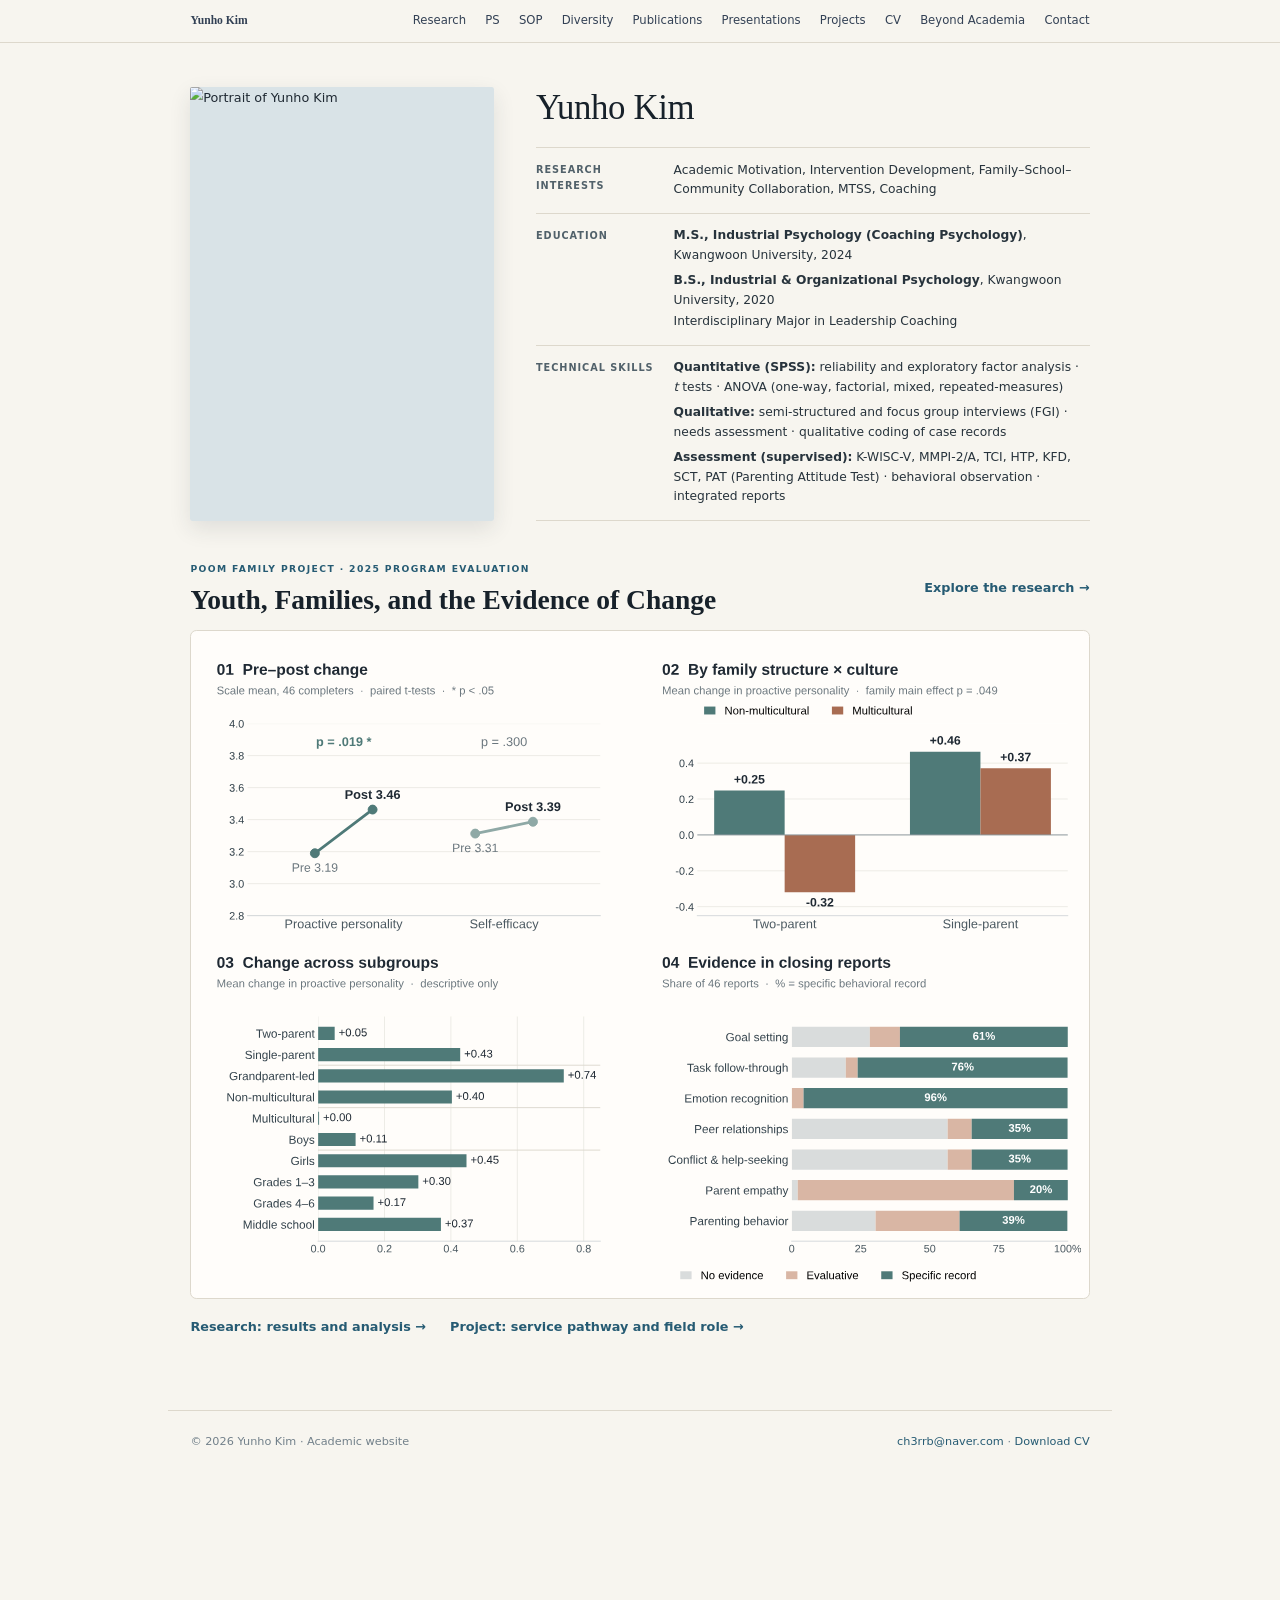
==== index.html @ e4763728 "Rename 2022 coaching project to Proactivity Coaching; refresh CV PDF Co-Authored-By: Claude Opus 5.5" ====
<!doctype html><html lang="en"><head><meta charset="utf-8"><meta name="viewport" content="width=device-width,initial-scale=1"><title>Home | Yunho Kim</title><meta name="description" content="Academic website of Yunho Kim: school mental health, MTSS, motivation and behavior change, youth mental health, and coaching psychology."><link rel="stylesheet" href="styles.css?v=zoom80-20261008">  <script src="analytics.js" defer></script><meta property="og:type" content="website"><meta property="og:site_name" content="Yunho Kim"><meta property="og:title" content="Yunho Kim | Academic Portfolio"><meta property="og:description" content="Academic website of Yunho Kim: school mental health, MTSS, motivation and behavior change, youth mental health, and coaching psychology."><meta property="og:url" content="https://yunhokim-coder.github.io/yuns-personal-website/"><meta property="og:image" content="https://yunhokim-coder.github.io/yuns-personal-website/og-profile.jpg"><meta property="og:image:width" content="1200"><meta property="og:image:height" content="630"><meta property="og:image:alt" content="Portrait of Yunho Kim"><meta name="twitter:card" content="summary_large_image"><meta name="twitter:image" content="https://yunhokim-coder.github.io/yuns-personal-website/og-profile.jpg"><link rel="stylesheet" href="poom-evaluation.css?v=20261029-home-figure"></head><body class="page-home"><header class="site-header"><nav class="nav"><a class="brand" href="index.html">Yunho Kim</a>
<a href="research.html">Research</a>
<a href="ps.html">PS</a>
<a href="sop.html">SOP</a>
<a href="diversity.html">Diversity</a>
<a href="publications.html">Publications</a>
<a href="presentations.html">Presentations</a>
<a href="projects.html">Projects</a>
<a href="cv.html">CV</a>
<a href="beyond.html">Beyond Academia</a>
<a href="contact.html">Contact</a></nav></header><main><section class="hero hero--rows">
<div class="portrait-column"><img class="portrait" src="profile.jpg" alt="Portrait of Yunho Kim"></div>
<div class="hero-copy"><h1>Yunho Kim</h1>
<dl class="hero-rows">
<div class="hero-row"><dt>Research Interests</dt><dd>Academic Motivation, Intervention Development, Family–School–Community Collaboration, MTSS, Coaching</dd></div>
<div class="hero-row"><dt>Education</dt><dd><p><strong>M.S., Industrial Psychology (Coaching Psychology)</strong>, Kwangwoon University, 2024</p><p><strong>B.S., Industrial &amp; Organizational Psychology</strong>, Kwangwoon University, 2020<span class="hero-major">Interdisciplinary Major in Leadership Coaching</span></p></dd></div>
<div class="hero-row"><dt>Technical Skills</dt><dd><p><strong>Quantitative (SPSS):</strong> reliability and exploratory factor analysis · <em>t</em>&nbsp;tests · ANOVA (one-way, factorial, mixed, repeated-measures)</p><p><strong>Qualitative:</strong> semi-structured and focus group interviews (FGI) · needs assessment · qualitative coding of case records</p><p><strong>Assessment (supervised):</strong> K-WISC-V, MMPI-2/A, TCI, HTP, KFD, SCT, PAT (Parenting Attitude Test) · behavioral observation · integrated reports</p></dd></div>
</dl>
</div></section>
<section class="home-game hp home-poom" aria-labelledby="home-poom-title"><div class="home-game-head"><div><span class="poom-number">Poom Family Project · 2025 program evaluation</span><h2 id="home-poom-title">Youth, Families, and the Evidence of Change</h2></div><a class="home-game-more" href="research.html#poom-evaluation">Explore the research →</a></div><a class="pf-home-figure" href="research.html#poom-evaluation"><img src="poom-charts/home-results.svg?v=20261029b" alt="Four charts from the 2025 Poom Family evaluation. 01: proactive personality rose from 3.19 to 3.46 (p = .019); self-efficacy 3.31 to 3.39, not significant. 02: mean change by family structure and culture: two-parent non-multicultural +0.25, multicultural −0.32; single-parent +0.46 and +0.37; family main effect p = .049. 03: descriptive subgroup changes. 04: share of 46 closing reports with specific behavioral records, highest for emotion recognition (96%)." width="1300" height="960" loading="lazy"></a><div class="hp-desc"><div class="pf-home-links"><a class="overview-more" href="research.html#poom-evaluation">Research: results and analysis →</a><a class="overview-more" href="projects.html#poom-family">Project: service pathway and field role →</a></div></div></section>
</main><footer><span>© 2026 Yunho Kim · Academic website</span><span><a href="mailto:ch3rrb@naver.com">ch3rrb@naver.com</a> · <a href="Yunho_Kim_CV.pdf?v=20261103c" download="Yunho_Kim_CV.pdf">Download CV</a></span></footer></body></html>
---- styles.css ----
:root{
  --ink:#1f2933;--muted:#64748b;--paper:#f7f5ef;--card:#fffdfa;--line:#ddd8cc;
  --accent:#265b73;--accent2:#7aa6b8;--serif:Georgia,"Times New Roman",serif;
  --sans:Inter,system-ui,-apple-system,BlinkMacSystemFont,"Segoe UI",sans-serif;
}
*{box-sizing:border-box} html{scroll-behavior:smooth}
body{margin:0;background:var(--paper);color:var(--ink);font-family:var(--sans);line-height:1.65}
a{color:var(--accent);text-decoration:none} a:hover{text-decoration:underline}
.site-header{position:sticky;top:0;z-index:20;background:rgba(247,245,239,.95);backdrop-filter:blur(10px);border-bottom:1px solid var(--line)}
.nav{max-width:1180px;margin:auto;padding:14px 28px;display:flex;align-items:center;gap:24px}
.brand{font-family:var(--serif);font-weight:700;font-size:1.22rem;color:var(--ink);margin-right:auto}
.nav a{font-size:.91rem;color:#334155}.nav a.active{color:var(--accent);font-weight:700}
main{max-width:1180px;margin:auto;padding:56px 28px 90px}
.hero{display:grid;grid-template-columns:minmax(220px,30%) 1fr;gap:48px;align-items:start}
.portrait{width:100%;max-width:300px;height:auto;object-fit:contain;border-radius:3px;box-shadow:0 10px 28px rgba(33,44,55,.11);background:#d9e3e7}
.eyebrow{font-size:.78rem;letter-spacing:.14em;text-transform:uppercase;color:var(--accent);font-weight:800;margin-bottom:8px}
h1,h2,h3{font-family:var(--serif);line-height:1.2;color:#17212a}
h1{font-size:clamp(2.55rem,5vw,4.45rem);margin:0 0 8px;font-weight:500}
.subtitle{font-size:1.06rem;color:#4b5f69;margin-bottom:32px}
.meta-grid{display:grid;grid-template-columns:1fr 1fr;gap:22px 34px}
.meta h3{font-size:.84rem;font-family:var(--sans);text-transform:uppercase;letter-spacing:.08em;margin:0 0 8px;color:#51616a}
.meta p{margin:0;font-size:.98rem}
.section{margin-top:72px}.section-title{font-size:2rem;margin-bottom:24px;border-bottom:1px solid var(--line);padding-bottom:10px}
.cards{display:grid;grid-template-columns:repeat(3,1fr);gap:18px}.card{background:var(--card);border:1px solid var(--line);padding:24px;border-radius:6px;min-height:420px;display:flex;flex-direction:column;overflow:hidden}.card-media{position:relative;height:151px;margin:-24px -24px 22px;overflow:hidden;background:#e7e5df;border-bottom:1px solid var(--line)}.card-media img{display:block;width:100%;height:100%;object-fit:cover;transition:transform .35s ease}.card:hover .card-media img{transform:scale(1.035)}.card-media--grit img{object-position:center 46%}.card-media--poom img{object-position:center 52%}.card-media--petloss img{object-position:center 22%}.card-media figcaption{position:absolute;left:11px;bottom:10px;padding:4px 8px;background:rgba(20,33,42,.78);color:#fff;font:700 .69rem/1.2 var(--sans);letter-spacing:.04em}.card-media figcaption em{font-family:var(--serif);font-weight:400}.card h3{font-size:1.25rem;margin-top:7px}.card p{color:#52606a}.card>a{margin-top:auto;align-self:flex-start}.tag{font-size:.76rem;letter-spacing:.06em;text-transform:uppercase;color:var(--accent);font-weight:800}
.actions{display:flex;gap:12px;flex-wrap:wrap;margin-top:28px}.btn{display:inline-block;padding:10px 15px;border:1px solid var(--accent);border-radius:4px;font-weight:700}.btn.primary{background:var(--accent);color:white}
.page-head{max-width:800px;margin-bottom:44px}.page-head h1{font-size:3.3rem}.lead{font-size:1.08rem;color:#53636c}
.item{padding:22px 0;border-bottom:1px solid var(--line)}.item h2{font-size:1.45rem;margin:0 0 6px}.item h3{margin-bottom:6px}.small{font-size:.9rem;color:var(--muted)}
.prose{max-width:820px;font-family:var(--serif);font-size:1.08rem}.prose p{margin:0 0 1.25em}
.placeholder{padding:28px;background:#f1eee5;border-left:4px solid var(--accent2);color:#596872}
footer{max-width:1180px;margin:auto;padding:28px;border-top:1px solid var(--line);color:#72808a;font-size:.88rem}
@media(max-width:900px){.nav{overflow:auto}.hero{grid-template-columns:1fr}.portrait{max-width:330px}.meta-grid{grid-template-columns:1fr}.cards{grid-template-columns:1fr}}

/* Full CV: preserve the source document's hierarchy and make long entries readable. */
.cv-head{max-width:920px;margin-bottom:38px}.cv-contact{color:#52616a;line-height:1.9;overflow-wrap:anywhere}
.cv-document{max-width:920px}.cv-section{padding:28px 0;border-top:1px solid var(--line)}
.cv-section h2{font-size:1.55rem;margin:0 0 22px}.cv-entry{display:flex;align-items:baseline;justify-content:space-between;gap:20px;margin:23px 0 6px}
.cv-entry h3{font:inherit;font-size:1.04rem;font-weight:500;margin:0;line-height:1.45}.cv-entry h3 strong{font-weight:700}
.cv-date{font-size:.9rem;color:var(--muted);white-space:nowrap;flex:none}
.cv-detail,.cv-note,.cv-context{margin:5px 0 13px;line-height:1.7}.cv-note{margin:14px 0}.cv-context{font-size:.92rem;color:#566875}
.cv-bullet{margin:5px 0 7px 18px;position:relative;line-height:1.65}.cv-bullet::before{content:"•";position:absolute;left:-18px;color:var(--accent)}

/* Personal statement: a photo-led magazine narrative with uncropped source images. */
.ps-article{max-width:1120px;margin:0 auto;font-family:var(--serif);font-size:1.16rem;line-height:1.82;color:#27333c}
.ps-head{max-width:810px;margin:0 0 58px;padding-bottom:30px;border-bottom:1px solid var(--line)}.ps-head h1{font-size:clamp(3.6rem,8vw,6.8rem);letter-spacing:-.055em;margin:5px 0 0}
.ps-article p{margin:0 0 1.65em}.ps-prose{max-width:700px;margin:0 auto}.ps-article .ps-opening{font-size:1.43rem;line-height:1.58;color:#172b36;margin-bottom:1.6em}
.ps-photo{margin:0}.ps-photo img{display:block;width:100%;height:auto;object-fit:contain;border-radius:3px;box-shadow:0 12px 30px rgba(33,44,55,.10)}.ps-photo figcaption{font:500 .77rem/1.55 var(--sans);letter-spacing:.025em;color:#657784;margin-top:10px}
.ps-opening-grid{display:grid;grid-template-columns:minmax(0,1fr) minmax(0,1fr);gap:clamp(34px,4.5vw,60px);align-items:start;margin:0 0 60px}.ps-photo--hero{position:sticky;top:96px}.ps-opening-copy p{max-width:none}.ps-opening-copy{padding-top:4px}
/* Photo pairs: each figure grows in proportion to its aspect ratio (--ar), so both images share one height with no cropping. */
.ps-pair{display:flex;gap:18px;align-items:flex-start}.ps-pair>.ps-photo{flex:var(--ar,1) 1 0;min-width:0}
.ps-milestone-grid{display:grid;grid-template-columns:minmax(240px,.8fr) minmax(0,1.35fr);gap:clamp(32px,4.5vw,58px);align-items:center;margin:62px 0 70px}.ps-milestone-copy{font-size:1.12rem}.ps-emphasis{font-size:clamp(1.45rem,2.5vw,2rem);line-height:1.42;color:#285064;margin-top:34px!important;padding-left:20px;border-left:3px solid var(--accent2)}
.ps-break{display:flex;align-items:center;gap:22px;margin:70px 0 40px;color:var(--accent);font:700 .76rem var(--sans);letter-spacing:.16em;text-transform:uppercase}
.ps-break::after{content:"";height:1px;background:var(--line);flex:1}
.ps-music-spread{max-width:940px;margin:48px auto 68px}.ps-music-spread .ps-photo img{background:#ece8df}
.ps-community-spread{max-width:940px;margin:48px auto 70px}.ps-community-pair{margin-top:18px}
.ps-pull{font:italic clamp(1.58rem,3vw,2.35rem)/1.38 var(--serif);color:#285064;margin:42px 0!important;padding:13px 0 13px 23px;border-left:3px solid var(--accent2)}
.ps-photo--closing{max-width:820px;margin:58px auto 0}
@media(max-width:820px){.ps-opening-grid,.ps-milestone-grid{grid-template-columns:1fr;gap:30px}.ps-photo--hero{position:static;max-width:560px}.ps-milestone-copy{max-width:700px}}
@media(max-width:650px){.cv-entry{display:block}.cv-date{display:block;margin-top:3px}.ps-article{font-size:1.06rem}.ps-article .ps-opening{font-size:1.24rem}.ps-head{margin-bottom:35px}.ps-opening-grid{margin-bottom:39px}.ps-milestone-grid{margin:43px 0 50px}.ps-pair{gap:10px}.ps-music-spread,.ps-community-spread{margin:34px 0 49px}.ps-break{margin:49px 0 32px}.ps-pull{margin:34px 0!important;padding-left:17px}}

.essay-article{max-width:790px;margin:0 auto;font-family:var(--serif);font-size:1.12rem;line-height:1.8}
.essay-head{padding-bottom:28px;margin-bottom:45px;border-bottom:1px solid var(--line)}
.essay-head h1{font-size:clamp(2.8rem,6vw,4.8rem);letter-spacing:-.035em;margin:4px 0 10px}
.essay-article p{margin:0 0 1.45em}.essay-section-title{font-size:1.55rem;margin:55px 0 20px;line-height:1.3}
.draft-status{display:inline-block!important;font:700 .78rem var(--sans);letter-spacing:.12em;text-transform:uppercase;color:#7c4a31;background:#f3e5d8;padding:6px 11px;margin:5px 0 0!important;border-radius:3px}
.diversity-article{max-width:760px}.diversity-article .essay-head{margin-bottom:50px}
@media(max-width:650px){.essay-article{font-size:1.05rem}.essay-section-title{margin-top:38px}}

.portrait-column{max-width:300px}.portrait-column .portrait{display:block}
.hero-mission{margin:21px 0 0;padding:2px 0 2px 14px;border-left:2px solid var(--accent2)}
.hero-motto{font:italic 1.48rem/1.28 var(--serif);color:#203746;margin:0 0 9px}
.hero-motto-caption{font-size:.86rem;line-height:1.5;color:#526875;margin:0}
@media(max-width:900px){.portrait-column{max-width:330px}}

.diversity-figure{margin:0}.diversity-figure img{display:block;width:100%;height:auto;border-radius:3px}
.diversity-figure figcaption{font:500 .78rem/1.5 var(--sans);letter-spacing:.045em;color:#657784;margin-top:9px}
.diversity-figure--side{float:right;width:min(43%,305px);margin:4px 0 22px 30px}
.diversity-figure--wide{clear:both;margin:34px 0 42px}.diversity-figure--current{margin-top:45px}
@media(max-width:650px){.diversity-figure--side{float:none;width:100%;max-width:410px;margin:25px auto 32px}.diversity-figure--wide{margin:28px 0 36px}}

/* Photo essay for the cultural-arts visits. */
.youth-feature{padding:44px 0 56px}.youth-feature-heading h2{font-size:clamp(2rem,4vw,3.35rem);margin:5px 0 18px;letter-spacing:-.025em}
.youth-feature-intro{font:1.23rem/1.6 var(--serif);max-width:810px;margin:0 0 38px;color:#344651}
.youth-feature-grid{display:grid;grid-template-columns:minmax(0,1.38fr) minmax(260px,.8fr);gap:36px;align-items:center}
.youth-feature-photo{margin:0}.youth-feature-photo img{display:block;width:100%;height:auto;border-radius:3px}
.youth-feature-photo figcaption{color:#687784;font-size:.78rem;line-height:1.55;margin-top:10px}
.youth-feature-date{font-size:.76rem;letter-spacing:.14em;text-transform:uppercase;font-weight:800;color:var(--accent)}
.youth-feature-copy h3,.youth-feature-november h3{font-size:clamp(1.5rem,2.5vw,2.15rem);margin:12px 0 18px}
.youth-feature-copy p,.youth-feature-november p{font:1.08rem/1.73 var(--serif);color:#34434c;margin:0 0 16px}
.youth-feature-copy .youth-feature-links{font:.86rem/1.75 var(--sans);color:#64748b;margin:23px 0 0}
.youth-feature-november{display:grid;grid-template-columns:minmax(150px,.35fr) minmax(0,1fr);gap:36px;max-width:910px;margin:65px 0 28px;padding-top:26px;border-top:1px solid var(--line)}
.youth-feature-november h3{margin-top:0}.youth-feature-photo--final{max-width:1000px;margin:0 auto}
@media(max-width:750px){.youth-feature-grid,.youth-feature-november{grid-template-columns:1fr;gap:20px}.youth-feature-grid{gap:28px}.youth-feature-november{margin-top:43px}.youth-feature-intro{font-size:1.1rem}}

/* Music release and listening links. */
.music-feature{padding:42px 0 58px}.music-feature h2{font-size:clamp(2rem,4vw,3.35rem);letter-spacing:-.025em;margin:5px 0 17px}
.music-feature-intro{font:1.23rem/1.6 var(--serif);color:#344651;max-width:810px;margin:0 0 35px}
.music-feature-grid{display:grid;grid-template-columns:minmax(0,1fr) minmax(0,1.05fr);gap:38px;align-items:center}
.music-feature-cover{margin:0;max-width:540px}.music-feature-cover img{display:block;width:100%;height:auto;border-radius:3px}
.music-feature-cover figcaption,.music-feature-group figcaption{font-size:.78rem;color:#687784;letter-spacing:.04em;margin-top:10px}
.music-feature-story h3{font-size:clamp(1.65rem,3vw,2.45rem);letter-spacing:-.025em;margin:11px 0 3px;overflow-wrap:anywhere}
.music-feature-translation{font-size:.88rem;color:#677884;margin:0 0 21px!important}
.music-feature-story>p:not(.music-feature-translation):not(.music-feature-platforms){font:1.08rem/1.75 var(--serif);max-width:570px;margin:0 0 25px;color:#34434c}
.music-feature-actions{display:flex;flex-wrap:wrap;gap:10px}.music-feature-actions a{display:inline-block;padding:10px 14px;border:1px solid var(--accent);border-radius:3px;font-size:.9rem;font-weight:700}
.music-feature-actions .music-feature-primary{background:var(--accent);color:white}
.music-feature-platforms{font-size:.84rem;color:#697985;line-height:1.8;margin:15px 0 0}
.music-feature-social{display:flex;align-items:center;gap:17px;flex-wrap:wrap;margin-top:36px;padding-top:18px;border-top:1px solid var(--line);font-size:.86rem}
.music-feature-social span{font-weight:700;color:#485a65;margin-right:6px}
.music-feature-group{max-width:1000px;margin:38px auto 0}.music-feature-group img{display:block;width:100%;height:auto;border-radius:3px}
@media(max-width:750px){.music-feature-grid{grid-template-columns:1fr;gap:25px}.music-feature-cover{max-width:540px}.music-feature-intro{font-size:1.1rem}.music-feature-group{margin-top:30px}}

/* Poom Family project: a data-rich, photo-led magazine spread. */
.poom-feature{padding:16px 0 78px;--poom-terracotta:#b66b4d;--poom-sage:#6d938d;--poom-plum:#766080;--poom-ink:#29434d;--poom-soft:#f0ebe2}.poom-feature h2{font-size:clamp(2.35rem,5.1vw,4.6rem);letter-spacing:-.045em;max-width:1050px;margin:8px 0 19px}.poom-deck{font:1.34rem/1.62 var(--serif);color:#344651;max-width:890px;margin:0 0 47px}.poom-number{font:.72rem/1.5 var(--sans);font-weight:800;letter-spacing:.15em;text-transform:uppercase;color:var(--accent)}
.poom-copy{max-width:690px}.poom-copy p{font:1.08rem/1.79 var(--serif);color:#34434c;margin:0 0 18px}.poom-copy h3{font-size:clamp(1.65rem,2.7vw,2.35rem);letter-spacing:-.025em;margin:10px 0 19px}.poom-copy strong{color:var(--poom-ink)}
.poom-photo{margin:0}.poom-photo img{display:block;width:100%;height:auto;border-radius:4px;box-shadow:0 10px 26px rgba(33,44,55,.09)}.poom-photo figcaption{font:.77rem/1.55 var(--sans);letter-spacing:.025em;color:#657784;margin-top:10px}.poom-photo figcaption em{font-family:var(--serif)}
.poom-lede-grid{display:grid;grid-template-columns:minmax(250px,.88fr) minmax(0,1.12fr);gap:52px;align-items:center;max-width:1060px;margin:0 auto 53px}.poom-photo--cover{max-width:470px}.poom-photo--cover img{aspect-ratio:3/4;object-fit:cover;object-position:center}.poom-lede-grid .poom-copy{padding-top:5px}
.poom-stat-strip{position:relative;display:grid;grid-template-columns:repeat(2,minmax(0,1fr));gap:1px;background:var(--poom-ink);max-width:1080px;margin:0 auto 50px;border:1px solid var(--poom-ink)}.poom-stat-strip>.poom-stat{background:var(--card);padding:29px 36px;min-height:177px}.poom-stat-strip>.poom-stat:nth-child(odd){padding-right:110px}.poom-stat-strip>.poom-stat:nth-child(even){padding-left:110px}.poom-stat-strip .poom-stat strong{display:block;font:500 clamp(2.7rem,4vw,3.7rem)/1 var(--serif);color:var(--poom-terracotta);margin-bottom:12px}.poom-stat-strip .poom-stat span{display:block;font:.96rem/1.45 var(--sans);color:#51646d}.poom-stat-strip>.poom-coaching-badge{position:absolute;z-index:1;top:50%;left:50%;transform:translate(-50%,-50%);display:flex;flex-direction:column;justify-content:center;align-items:center;width:152px;height:152px;padding:19px;border:5px solid var(--card);outline:1px solid var(--poom-ink);border-radius:50%;background:var(--poom-ink);text-align:center;box-shadow:0 6px 20px rgba(27,49,55,.16)}.poom-stat-strip .poom-coaching-badge strong{font:500 2.8rem/1 var(--serif);color:#f5d7c3;margin-bottom:8px}.poom-stat-strip .poom-coaching-badge span{font:700 .78rem/1.28 var(--sans);letter-spacing:.03em;color:#fff}
.poom-brief-grid{display:grid;grid-template-columns:minmax(0,1fr) minmax(0,1fr);gap:20px;max-width:1080px;margin:0 auto 56px}.poom-brief-card{background:var(--card);border:1px solid var(--line);padding:29px 30px 31px}.poom-brief-card--accent{background:var(--poom-soft);border-color:#e4d9c8}.poom-brief-card h3{font-size:clamp(1.65rem,2.8vw,2.35rem);margin:9px 0 21px;letter-spacing:-.025em}.poom-facts{margin:0}.poom-facts div{display:grid;grid-template-columns:92px 1fr;gap:18px;padding:11px 0;border-top:1px solid var(--line)}.poom-facts div:first-child{border-top:0;padding-top:0}.poom-facts dt{font:700 .76rem/1.45 var(--sans);letter-spacing:.08em;text-transform:uppercase;color:var(--poom-terracotta)}.poom-facts dd{font:1rem/1.55 var(--sans);color:#43545d;margin:0}.poom-network{font:.82rem/1.55 var(--sans);color:#64757d;margin:21px 0 0;padding-top:17px;border-top:1px solid var(--line)}.poom-network strong{color:var(--poom-ink)}.poom-model{display:grid;gap:17px}.poom-model>div{display:grid;grid-template-columns:34px 102px 1fr;align-items:baseline;gap:13px;padding-bottom:13px;border-bottom:1px solid rgba(88,78,67,.18)}.poom-model b{font:700 .72rem var(--sans);letter-spacing:.08em;color:var(--poom-terracotta)}.poom-model strong{font:1rem var(--sans);color:var(--poom-ink)}.poom-model span{font:.9rem/1.45 var(--sans);color:#566871}
.poom-pull{font:italic clamp(1.7rem,3.15vw,2.65rem)/1.3 var(--serif);color:#245066;max-width:870px;margin:40px auto 66px;padding:12px 0 12px 27px;border-left:3px solid var(--accent2)}
.poom-story-grid,.poom-field-grid,.poom-closing-grid{display:grid;grid-template-columns:minmax(0,.92fr) minmax(0,1.08fr);gap:53px;align-items:center;max-width:1080px;margin:0 auto 72px}.poom-story-grid .poom-photo{max-width:430px}.poom-story-grid .poom-copy,.poom-field-grid .poom-copy,.poom-closing-grid .poom-copy{max-width:640px}.poom-field-grid{grid-template-columns:minmax(0,1.06fr) minmax(0,.94fr);margin-bottom:76px}.poom-field-grid .poom-photo{max-width:430px;justify-self:end}.poom-closing-grid{margin-bottom:39px}.poom-closing-grid .poom-photo--team{max-width:600px;justify-self:end}.poom-photo--team img{aspect-ratio:1.72;object-fit:cover;object-position:center bottom}
.poom-demographic-grid{display:grid;grid-template-columns:minmax(0,1fr) minmax(0,1fr);gap:20px;max-width:1080px;margin:0 auto 70px}.poom-chart-card{background:var(--card);border:1px solid var(--line);padding:28px 29px 29px;min-height:370px}.poom-chart-card h3,.poom-outcome-card h3{font-size:clamp(1.6rem,2.7vw,2.25rem);letter-spacing:-.025em;margin:8px 0 7px}.poom-chart-note{font:.81rem/1.55 var(--sans);color:#6a7880;margin:0 0 24px}.poom-grade-chart{display:grid;grid-template-columns:170px 1fr;gap:25px;align-items:center}.poom-donut{width:166px;height:166px;border-radius:50%;background:conic-gradient(var(--poom-terracotta) 0 34%,var(--poom-sage) 34% 72%,var(--poom-plum) 72% 100%);display:grid;place-items:center;position:relative}.poom-donut::after{content:"";position:absolute;inset:23px;border-radius:50%;background:var(--card)}.poom-donut span{position:relative;z-index:1;font:500 2.05rem/1 var(--serif);color:var(--poom-ink);text-align:center}.poom-donut small{display:block;font:.68rem/1.4 var(--sans);letter-spacing:.06em;text-transform:uppercase;color:#718087;margin-top:4px}.poom-legend{list-style:none;margin:0;padding:0;display:grid;gap:13px}.poom-legend li{display:grid;grid-template-columns:13px 1fr auto;gap:8px;align-items:center;font:.86rem/1.4 var(--sans);color:#53646c}.poom-legend b{font-size:.82rem;color:var(--poom-ink)}.poom-swatch{width:11px;height:11px;border-radius:50%;display:block}.poom-swatch--terracotta{background:var(--poom-terracotta)}.poom-swatch--sage{background:var(--poom-sage)}.poom-swatch--plum{background:var(--poom-plum)}
.poom-bars{display:grid;gap:16px;margin-top:29px}.poom-bars>div{display:grid;grid-template-columns:120px 1fr;gap:14px;align-items:center}.poom-bars span{font:.86rem/1.3 var(--sans);color:#53646c}.poom-bars b{display:flex;justify-content:flex-end;align-items:center;width:100%;min-height:30px;padding:4px 10px;border-radius:2px;background:linear-gradient(to right,var(--poom-sage) 0 var(--bar),#e7ece9 var(--bar) 100%);font:700 .82rem var(--sans);color:#fff;letter-spacing:.03em}
.poom-outcome-grid{display:grid;grid-template-columns:minmax(0,1.25fr) minmax(225px,.75fr);gap:33px;align-items:start;max-width:1080px;margin:0 auto 60px}.poom-outcome-card{background:var(--poom-soft);border:1px solid #e4d9c8;padding:29px 30px 25px}.poom-outcomes{display:grid;gap:22px;margin-top:29px}.poom-outcome-row{display:grid;grid-template-columns:190px 1fr;gap:18px;align-items:center}.poom-outcome-label{display:flex;align-items:baseline;justify-content:space-between;gap:8px;font:.9rem/1.3 var(--sans);color:#43545d}.poom-outcome-label b{font:700 .82rem var(--sans);color:var(--poom-terracotta);white-space:nowrap}.poom-compare{display:grid;gap:6px}.poom-compare span{display:flex;justify-content:flex-end;align-items:center;width:var(--value);min-width:95px;height:27px;padding:2px 9px;border-radius:2px;background:#aebfc0;color:#233d45}.poom-compare .poom-after{background:var(--poom-plum);color:#fff}.poom-compare em{font:700 .71rem var(--sans);font-style:normal;white-space:nowrap}.poom-outcome-key{display:flex;gap:18px;flex-wrap:wrap;margin:25px 0 0 208px;font:.75rem var(--sans);color:#68777e}.poom-outcome-key span{display:inline-flex;align-items:center;gap:6px}.poom-key-dot{width:10px;height:10px;border-radius:2px;background:#aebfc0}.poom-key-dot--after{background:var(--poom-plum)}.poom-photo--reflection{max-width:355px;justify-self:end}.poom-photo--reflection img{aspect-ratio:3/4;object-fit:cover;object-position:center}
.poom-result-band{display:grid;grid-template-columns:minmax(210px,.55fr) minmax(0,1.45fr);gap:43px;align-items:center;max-width:1080px;margin:0 auto 72px;padding:28px 31px;background:var(--poom-ink);color:#f8f5ee}.poom-result-band .poom-number{color:#c9ddd8}.poom-result-band strong{display:block;font:500 clamp(3.5rem,7vw,5.8rem)/.92 var(--serif);color:#e4a27e;margin:8px 0 13px}.poom-result-band p{font:.92rem/1.55 var(--sans);color:#d8e0de;margin:0}.poom-result-copy h3{font-size:clamp(1.55rem,2.6vw,2.25rem);color:#f8f5ee;margin:0 0 13px}.poom-result-copy p{font:1.06rem/1.75 var(--serif);color:#e5ebe8;margin:0}.poom-photo--final{max-width:1080px;margin:0 auto}.poom-photo--final img{aspect-ratio:1.96;object-fit:cover;object-position:center}
@media(max-width:850px){.poom-lede-grid,.poom-story-grid,.poom-field-grid,.poom-closing-grid{grid-template-columns:1fr;gap:27px}.poom-lede-grid{max-width:650px}.poom-photo--cover{max-width:420px}.poom-story-grid .poom-photo,.poom-field-grid .poom-photo,.poom-closing-grid .poom-photo--team{max-width:500px;justify-self:start}.poom-demographic-grid,.poom-outcome-grid{grid-template-columns:1fr}.poom-photo--reflection{justify-self:start;max-width:330px}.poom-result-band{grid-template-columns:1fr;gap:24px}.poom-outcome-key{margin-left:0}}
@media(max-width:680px){.poom-feature{padding-top:4px}.poom-deck{font-size:1.13rem;margin-bottom:33px}.poom-stat-strip{margin-bottom:96px}.poom-stat-strip>.poom-stat{min-height:139px;padding:18px 16px!important}.poom-stat-strip .poom-stat strong{font-size:2.15rem;margin-bottom:8px}.poom-stat-strip .poom-stat span{font-size:.77rem}.poom-stat-strip>.poom-coaching-badge{top:100%;width:116px;height:116px;padding:12px;border-width:4px;transform:translate(-50%,-36%)}.poom-stat-strip .poom-coaching-badge strong{font-size:2.12rem;margin-bottom:5px}.poom-stat-strip .poom-coaching-badge span{font-size:.68rem}.poom-brief-grid,.poom-demographic-grid{grid-template-columns:1fr}.poom-brief-card,.poom-chart-card,.poom-outcome-card{padding:23px 20px}.poom-facts div{grid-template-columns:78px 1fr;gap:12px}.poom-model>div{grid-template-columns:30px 87px 1fr;gap:9px}.poom-pull{margin:35px 0 50px;font-size:1.72rem;padding-left:19px}.poom-story-grid,.poom-field-grid,.poom-closing-grid{margin-bottom:52px}.poom-grade-chart{grid-template-columns:1fr;justify-items:start}.poom-donut{width:145px;height:145px}.poom-outcome-row{grid-template-columns:1fr;gap:8px}.poom-outcome-label{justify-content:flex-start;gap:20px}.poom-compare span{min-width:90px}.poom-result-band{padding:24px 21px;margin-bottom:52px}.poom-photo--final img{aspect-ratio:auto}}

/* Readable abstracts for publications and scholarly materials. */
.publication-entry{max-width:900px;padding:30px 0 36px}.publication-entry h2{font-size:1.65rem;margin-bottom:14px}.publication-entry--petloss{max-width:1120px;padding:54px 0 61px}.publication-product-grid{display:grid;grid-template-columns:minmax(270px,370px) minmax(0,1fr);gap:clamp(38px,5.2vw,72px);align-items:start}.publication-product-visual{margin:0;max-width:370px}.publication-art-frame{padding:10px;background:#e9e4da;border:1px solid #d7d0c4;box-shadow:0 17px 34px rgba(33,44,55,.11)}.publication-product-visual img{display:block;width:100%;height:auto;aspect-ratio:auto;object-fit:contain;border-radius:1px}.publication-product-visual figcaption{font:.77rem/1.55 var(--sans);color:#657784;margin-top:13px}.publication-product-copy{min-width:0;padding-top:13px}.publication-kicker{font:800 .74rem/1.5 var(--sans);letter-spacing:.14em;text-transform:uppercase;color:var(--accent);margin-bottom:9px}.publication-product-copy h2{font-size:clamp(2rem,3.7vw,3.25rem);line-height:1.08;letter-spacing:-.035em;margin:0 0 20px}.publication-citation{font:1.01rem/1.75 var(--sans);color:#34434c;margin:0}.publication-role{max-width:680px;margin-top:24px}
.publication-entry>p{margin:9px 0 0}.publication-summary{margin:25px 0 20px;padding:20px 25px;background:var(--card);border-left:3px solid var(--accent2)}
.publication-summary h3{font:800 .75rem/1.5 var(--sans);color:var(--accent);text-transform:uppercase;letter-spacing:.13em;margin:0 0 11px}
.publication-summary p{font:1.06rem/1.78 var(--serif);color:#34434c;margin:0}.publication-entry .publication-links{font-size:.9rem;font-weight:650;margin:18px 0}
@media(max-width:760px){.publication-entry--petloss{padding:39px 0 48px}.publication-product-grid{grid-template-columns:1fr;gap:30px}.publication-product-visual{width:min(100%,370px);max-width:none;margin:0 auto}.publication-product-copy{padding-top:0}.publication-product-copy h2{font-size:clamp(2rem,9vw,2.75rem)}.publication-summary{padding:18px}.publication-summary p{font-size:1rem}}

/* Conference presentation photo essay. */
.conference-feature{padding:50px 0 65px}.conference-feature>h2{font-size:clamp(2.1rem,4.5vw,3.7rem);letter-spacing:-.035em;max-width:880px;margin:5px 0 19px}
.conference-deck{font:1.24rem/1.62 var(--serif);color:#344651;max-width:800px;margin:0 0 35px}
.conference-photo{margin:0 0 47px}.conference-photo img{display:block;width:100%;height:auto;border-radius:3px}.conference-photo figcaption{font:.79rem/1.5 var(--sans);color:#657784;margin:11px 0 0}
.conference-columns{display:grid;grid-template-columns:repeat(2,minmax(0,1fr));gap:65px;max-width:1010px;margin:0 auto 31px}
.conference-chapter{font:.75rem var(--sans);font-weight:800;text-transform:uppercase;letter-spacing:.14em;color:var(--accent)}
.conference-columns h3{font-size:clamp(1.5rem,2.8vw,2.15rem);margin:11px 0 17px}.conference-columns p,.conference-ending{font:1.08rem/1.77 var(--serif);color:#34434c;margin:0}
.conference-ending{max-width:890px;margin:0 auto;padding:23px 0 0;border-top:1px solid var(--line)}.conference-ending a{font:.9rem var(--sans);font-weight:700;white-space:nowrap}
@media(max-width:750px){.conference-feature{padding:35px 0 48px}.conference-deck{font-size:1.12rem}.conference-photo{margin-bottom:33px}.conference-columns{grid-template-columns:1fr;gap:28px}.conference-ending a{white-space:normal}}

/* Hwanggok classroom feature: story, activity, and original teaching materials. */
.hwanggok-feature{padding:51px 0 70px}.hwanggok-feature>h2{font-size:clamp(2.45rem,5vw,4.6rem);letter-spacing:-.04em;margin:5px 0 19px}
.hwanggok-deck{font:1.25rem/1.65 var(--serif);color:#344651;max-width:875px;margin:0 0 38px}
.hwanggok-photo{margin:0}.hwanggok-photo img{display:block;width:100%;height:auto;border-radius:3px}.hwanggok-photo figcaption{font:.78rem/1.5 var(--sans);letter-spacing:.025em;color:#657784;margin:10px 0 0}
.hwanggok-photo--hero{margin-bottom:61px}.hwanggok-photo--hero img{aspect-ratio:2.25;object-fit:cover;object-position:center}
.hwanggok-opening,.hwanggok-closing{display:grid;grid-template-columns:minmax(0,.86fr) minmax(0,1fr);gap:49px;align-items:center;margin:0 0 64px}
.hwanggok-copy h3,.hwanggok-materials-head h3{font-size:clamp(1.7rem,3vw,2.45rem);margin:9px 0 18px}.hwanggok-copy p,.hwanggok-materials-head p{font:1.1rem/1.75 var(--serif);color:#34434c;margin:0}
.hwanggok-label{font:.76rem/1.5 var(--sans);font-weight:800;letter-spacing:.14em;text-transform:uppercase;color:var(--accent)}
.hwanggok-steps{display:grid;grid-template-columns:repeat(2,minmax(0,1fr));gap:36px 65px;max-width:1030px;margin:0 auto 71px;padding:37px 0;border-top:1px solid var(--line);border-bottom:1px solid var(--line)}
.hwanggok-steps h3{font-size:1.58rem;margin:9px 0 14px}.hwanggok-steps p{font:1.04rem/1.72 var(--serif);color:#34434c;margin:0}
.hwanggok-materials{margin:0 0 65px}.hwanggok-materials-head{max-width:720px;margin:0 0 28px}.hwanggok-material-grid{display:grid;grid-template-columns:.74fr 1fr 1fr;gap:21px;align-items:start}
.hwanggok-materials-head{max-width:880px}.hwanggok-materials-head .hwanggok-method{border-left:3px solid var(--accent2);padding:5px 0 5px 19px;margin:0 0 19px}
.hwanggok-material-grid .hwanggok-photo{min-width:0}.hwanggok-material-grid a{display:block;background:#eeeae1}.hwanggok-material-grid img{width:100%;height:300px;object-fit:contain}.hwanggok-material-grid a:hover img{opacity:.9}
.hwanggok-consultation{display:grid;grid-template-columns:minmax(245px,.72fr) minmax(0,1.28fr);gap:clamp(38px,5vw,67px);align-items:center;max-width:1050px;margin:0 auto 73px;padding:42px 43px;background:#eeeae1;border-top:1px solid #d8d1c5;border-bottom:1px solid #d8d1c5}.hwanggok-photo--artifact{max-width:405px}.hwanggok-photo--artifact a{display:block;background:#dfd9cd}.hwanggok-photo--artifact img{object-fit:contain;box-shadow:0 12px 27px rgba(33,44,55,.12)}.hwanggok-case-note{margin:25px 0 28px;padding:19px 21px;background:var(--card);border-left:3px solid var(--accent2);font:1rem/1.62 var(--serif);color:#485861}.hwanggok-case-note strong{display:block;font:800 .73rem/1.4 var(--sans);letter-spacing:.11em;text-transform:uppercase;color:var(--accent);margin-bottom:8px}.hwanggok-case-note span{display:block}
.hwanggok-closing{grid-template-columns:minmax(0,.78fr) minmax(0,1fr);margin:0}.hwanggok-photo--activity{max-width:640px}
@media(max-width:750px){.hwanggok-feature{padding:38px 0 52px}.hwanggok-deck{font-size:1.12rem}.hwanggok-photo--hero{margin-bottom:41px}.hwanggok-opening,.hwanggok-closing,.hwanggok-steps,.hwanggok-consultation{grid-template-columns:1fr;gap:24px}.hwanggok-opening,.hwanggok-closing{margin-bottom:44px}.hwanggok-steps{margin-bottom:45px;padding:27px 0}.hwanggok-material-grid{grid-template-columns:repeat(2,minmax(0,1fr));gap:18px}.hwanggok-material-grid .hwanggok-photo--badge{grid-column:span 2;max-width:260px}.hwanggok-material-grid img{height:200px}.hwanggok-material-grid .hwanggok-photo--badge img{height:260px}.hwanggok-materials{margin-bottom:40px}.hwanggok-consultation{margin-bottom:49px;padding:27px 22px}.hwanggok-photo--artifact{max-width:390px}.hwanggok-case-note{padding:17px}}

/* Pet Loss project: a reflective, photo-led project column. */
.petloss-feature{padding:50px 0 72px}.petloss-feature>h2{font-size:clamp(2.45rem,5vw,4.55rem);letter-spacing:-.045em;max-width:900px;margin:6px 0 19px}
.petloss-deck{font:1.3rem/1.62 var(--serif);color:#344651;max-width:830px;margin:0 0 42px}.petloss-label{font:.75rem/1.5 var(--sans);font-weight:800;letter-spacing:.14em;text-transform:uppercase;color:var(--accent)}
.petloss-photo{margin:0}.petloss-photo img{display:block;width:100%;height:auto;border-radius:3px}.petloss-photo figcaption{font:.78rem/1.55 var(--sans);letter-spacing:.02em;color:#657784;margin-top:10px}.petloss-photo figcaption a{font-weight:700}
.petloss-hero{display:grid;grid-template-columns:minmax(240px,.72fr) minmax(0,1.12fr);gap:52px;align-items:center;margin-bottom:52px}.petloss-photo--portrait{max-width:430px}.petloss-photo--portrait img{max-height:610px;object-fit:cover;object-position:center top}
.petloss-copy{max-width:700px}.petloss-copy h3{font-size:clamp(1.7rem,3vw,2.45rem);margin:10px 0 18px}.petloss-copy p{font:1.08rem/1.78 var(--serif);color:#34434c;margin:0 0 18px}.petloss-links{font:.88rem/1.7 var(--sans)!important;color:#637581!important;margin-top:21px!important}.petloss-links a{white-space:nowrap}
.petloss-pull{font:italic clamp(1.65rem,3.2vw,2.65rem)/1.3 var(--serif);color:#4a345f;max-width:900px;margin:30px auto 64px;padding:14px 0 14px 25px;border-left:3px solid #a794bb}
.petloss-story{display:grid;grid-template-columns:minmax(175px,.38fr) minmax(0,1fr);gap:49px;max-width:1000px;margin:0 auto 68px;align-items:center}.petloss-photo--article{max-width:330px}.petloss-photo--article img{max-height:590px;object-fit:cover;object-position:top}
.petloss-program{display:grid;grid-template-columns:minmax(0,.78fr) minmax(0,1.22fr);gap:46px;align-items:center;margin-bottom:48px}.petloss-photo--wide img{aspect-ratio:4/3;object-fit:cover}.petloss-gallery{display:grid;grid-template-columns:1.05fr 1fr .72fr;gap:21px;align-items:start;margin:0 0 72px}.petloss-gallery img{height:350px;object-fit:cover}.petloss-gallery .petloss-photo--tall img{height:430px;object-position:center 35%}
.petloss-presentation{display:grid;grid-template-columns:minmax(230px,.7fr) minmax(0,1.1fr);gap:50px;align-items:center;max-width:1000px;margin:0 auto 58px}.petloss-presentation>figure{max-width:430px}.petloss-button{display:inline-block;padding:9px 13px;border:1px solid var(--accent);border-radius:3px;font-weight:700}.petloss-photo--team{max-width:1040px;margin:0 auto}.petloss-photo--team img{aspect-ratio:4/3;object-fit:cover}
@media(max-width:750px){.petloss-feature{padding:38px 0 52px}.petloss-deck{font-size:1.12rem}.petloss-hero,.petloss-story,.petloss-program,.petloss-presentation{grid-template-columns:1fr;gap:25px;margin-bottom:43px}.petloss-photo--portrait,.petloss-photo--article,.petloss-presentation>figure{max-width:420px}.petloss-photo--portrait img{max-height:none}.petloss-pull{font-size:1.72rem;margin:32px 0 47px}.petloss-gallery{grid-template-columns:1fr 1fr;gap:18px;margin-bottom:45px}.petloss-gallery .petloss-photo--tall{grid-column:span 2;max-width:300px}.petloss-gallery img,.petloss-gallery .petloss-photo--tall img{height:250px}.petloss-gallery .petloss-photo--tall img{height:360px}}

/* Mabul Hero: editorial public-health service column. */
.mabul-feature{padding:58px 0 72px;--mabul-navy:#173c55;--mabul-red:#a94c42;--mabul-sky:#dbe8ed;--mabul-soft:#eeeae1}.mabul-feature>h2{font-size:clamp(2.45rem,5vw,4.5rem);letter-spacing:-.045em;max-width:1010px;margin:6px 0 20px}.mabul-deck{font:1.3rem/1.64 var(--serif);color:#344651;max-width:900px;margin:0 0 45px}
.mabul-photo{margin:0}.mabul-photo img{display:block;width:100%;height:auto;object-fit:contain;border-radius:3px;box-shadow:0 11px 28px rgba(33,44,55,.1)}.mabul-photo figcaption{font:.78rem/1.55 var(--sans);letter-spacing:.02em;color:#657784;margin-top:10px}
.mabul-opening{display:grid;grid-template-columns:minmax(0,1.15fr) minmax(285px,.85fr);gap:clamp(35px,5vw,63px);align-items:center;margin:0 0 57px}.mabul-photo--appointment{max-width:680px}.mabul-copy{max-width:690px}.mabul-chapter{font:800 .75rem/1.5 var(--sans);letter-spacing:.14em;text-transform:uppercase;color:var(--mabul-red)}.mabul-copy h3{font-size:clamp(1.75rem,3vw,2.5rem);letter-spacing:-.028em;margin:10px 0 19px}.mabul-copy p{font:1.08rem/1.78 var(--serif);color:#34434c;margin:0 0 18px}
.mabul-pull{max-width:900px;margin:0 auto 66px;padding:16px 0 16px 27px;border:0;border-left:3px solid var(--mabul-red);font:italic clamp(1.7rem,3.2vw,2.65rem)/1.3 var(--serif);color:var(--mabul-navy)}
.mabul-editorial{display:grid;grid-template-columns:minmax(0,1.13fr) minmax(300px,.87fr);gap:clamp(37px,5vw,67px);align-items:start;max-width:1080px;margin:0 auto 64px}.mabul-reading{background:var(--mabul-navy);color:#fff;padding:29px 28px 27px}.mabul-reading-head{display:flex;justify-content:space-between;align-items:baseline;gap:15px;padding-bottom:20px;border-bottom:1px solid rgba(255,255,255,.24)}.mabul-reading-head span{font:800 .7rem/1.4 var(--sans);letter-spacing:.14em;text-transform:uppercase;color:#bcd0d9}.mabul-reading-head strong{font:500 1.65rem/1.1 var(--serif);color:#fff}.mabul-article-grid{display:grid;grid-template-columns:repeat(2,minmax(0,1fr));gap:1px;background:rgba(255,255,255,.2);margin-top:1px}.mabul-article-grid a{display:flex;flex-direction:column;gap:7px;min-height:91px;padding:15px;background:var(--mabul-navy);color:#f4f7f8;font-size:.81rem;font-weight:700}.mabul-article-grid a:hover{background:#22516e;text-decoration:none}.mabul-article-grid span{font:500 1.45rem/1 var(--serif);color:#efb7ad}
.mabul-field-note{display:grid;grid-template-columns:minmax(155px,.32fr) minmax(0,1fr);gap:31px 45px;max-width:960px;margin:0 auto 42px;padding:30px 33px;background:var(--mabul-soft);border-top:1px solid #d8d1c5;border-bottom:1px solid #d8d1c5}.mabul-field-note>p{font:1.08rem/1.76 var(--serif);color:#34434c;margin:0}.mabul-field-note .mabul-coverage{grid-column:2;font:.84rem/1.75 var(--sans);color:#64747e;margin-top:-13px}.mabul-coverage a{font-weight:700}.mabul-photo--group{max-width:1080px;margin:0 auto}.mabul-photo--group img{width:100%;height:auto;object-fit:contain}
@media(max-width:780px){.mabul-feature{padding:40px 0 53px}.mabul-deck{font-size:1.12rem;margin-bottom:33px}.mabul-opening,.mabul-editorial{grid-template-columns:1fr;gap:27px}.mabul-opening{margin-bottom:44px}.mabul-editorial{margin-bottom:46px}.mabul-photo--appointment{max-width:650px}.mabul-pull{font-size:1.72rem;margin-bottom:48px;padding-left:19px}.mabul-reading{max-width:520px}.mabul-field-note{grid-template-columns:1fr;gap:16px;padding:24px 21px}.mabul-field-note .mabul-coverage{grid-column:auto;margin-top:0}}
@media(max-width:430px){.mabul-article-grid{grid-template-columns:1fr}.mabul-article-grid a{min-height:72px}}

/* Homepage selected work: research → school → family/community, with a secondary scholarly feature. */
.card-media--hwanggok img{object-position:center 48%}
.selected-secondary{margin-top:20px;display:grid;grid-template-columns:220px 1fr;min-height:180px;background:var(--card);border:1px solid var(--line);border-radius:6px;overflow:hidden}
.selected-secondary-media{margin:0;min-height:180px;background:#e7e5df}
.selected-secondary-media img{display:block;width:100%;height:100%;min-height:180px;object-fit:cover;object-position:center 24%;transition:transform .35s ease}
.selected-secondary:hover .selected-secondary-media img{transform:scale(1.025)}
.selected-secondary-copy{padding:25px 30px;display:flex;flex-direction:column;align-items:flex-start}
.selected-secondary-copy h3{font-size:1.35rem;margin:8px 0 9px}
.selected-secondary-copy p{margin:0 0 15px;color:#52606a;max-width:760px}
.selected-secondary-copy a{margin-top:auto}
@media(max-width:700px){.selected-secondary{grid-template-columns:1fr}.selected-secondary-media{height:190px;min-height:190px}.selected-secondary-copy{padding:23px 24px}}


/* Happiness Habit Scale research feature. */
.happiness-feature{padding:52px 0 66px}.happiness-feature>h2{font-size:clamp(2.45rem,5vw,4.55rem);letter-spacing:-.045em;max-width:900px;margin:6px 0 18px}
.happiness-deck{font:1.27rem/1.64 var(--serif);color:#344651;max-width:850px;margin:0 0 37px}
.happiness-hero{margin:0 0 34px}.happiness-hero img{display:block;width:100%;height:auto;max-width:1080px;border-radius:3px;box-shadow:0 12px 28px rgba(33,44,55,.10);background:#eee9df}.happiness-hero figcaption{font:.78rem/1.55 var(--sans);color:#657784;margin-top:10px;max-width:900px}
.happiness-stat-strip{display:grid;grid-template-columns:repeat(4,1fr);max-width:980px;margin:0 auto 58px;border-top:1px solid var(--line);border-bottom:1px solid var(--line)}
.happiness-stat-strip>div{padding:20px 18px;text-align:center;border-right:1px solid var(--line)}.happiness-stat-strip>div:last-child{border-right:0}.happiness-stat-strip strong{display:block;font:500 2.25rem/1 var(--serif);color:var(--accent);margin-bottom:7px}.happiness-stat-strip span{font:.76rem/1.35 var(--sans);letter-spacing:.055em;text-transform:uppercase;color:#687780}
.happiness-research-grid{display:grid;grid-template-columns:repeat(2,minmax(0,1fr));gap:clamp(42px,6vw,78px);max-width:1040px;margin:0 auto 58px}.happiness-research-grid h3,.happiness-applied h3{font-size:clamp(1.62rem,2.8vw,2.3rem);margin:10px 0 17px}.happiness-research-grid p,.happiness-applied p{font:1.07rem/1.78 var(--serif);color:#34434c;margin:0 0 17px}
.happiness-chapter{font:800 .74rem/1.5 var(--sans);letter-spacing:.14em;text-transform:uppercase;color:var(--accent)}
.happiness-factors{display:grid;gap:1px;background:var(--line);border:1px solid var(--line);margin-top:25px}.happiness-factors>div{display:grid;grid-template-columns:38px 1fr;gap:10px;align-items:center;background:var(--card);padding:14px 16px}.happiness-factors b{font:500 1.25rem var(--serif);color:var(--accent2)}.happiness-factors strong{font:.9rem/1.4 var(--sans);color:#364852}
.happiness-applied{display:grid;grid-template-columns:minmax(0,1.35fr) minmax(270px,.65fr);gap:clamp(35px,5vw,62px);max-width:1040px;margin:0 auto 35px;padding:34px 37px;background:#eeeae1;border-top:1px solid #d8d1c5;border-bottom:1px solid #d8d1c5;align-items:start}
.happiness-method-note{padding:20px 21px;background:var(--card);border-left:3px solid var(--accent2);font:.9rem/1.65 var(--sans);color:#52616a}.happiness-method-note strong{display:block;font:800 .72rem/1.4 var(--sans);letter-spacing:.11em;text-transform:uppercase;color:var(--accent);margin-bottom:9px}.happiness-method-note span{display:block}
.happiness-links{max-width:1040px;margin:0 auto!important;font:.9rem/1.7 var(--sans)!important;font-weight:700!important}.publication-entry--happiness{max-width:950px}
@media(max-width:760px){.happiness-feature{padding:38px 0 50px}.happiness-deck{font-size:1.12rem}.happiness-stat-strip{grid-template-columns:repeat(2,1fr);margin-bottom:42px}.happiness-stat-strip>div:nth-child(2){border-right:0}.happiness-stat-strip>div:nth-child(-n+2){border-bottom:1px solid var(--line)}.happiness-research-grid,.happiness-applied{grid-template-columns:1fr;gap:28px}.happiness-research-grid{margin-bottom:42px}.happiness-applied{padding:26px 22px}.happiness-hero{margin-bottom:27px}}

/* Overview-first collection pages: a scannable list of entries, each opening into its full column. */
.overview{display:grid;gap:0;border-top:1px solid var(--line)}
.overview-item{padding:30px 0 34px;border-bottom:1px solid var(--line)}
.overview-kicker{font-size:.74rem;letter-spacing:.13em;text-transform:uppercase;color:var(--accent);font-weight:800;margin-bottom:6px}
.overview-item h2{font-size:clamp(1.4rem,2.4vw,1.8rem);margin:0 0 18px;max-width:880px}
.overview-item h2 a{color:inherit}.overview-item h2 a:hover{color:var(--accent);text-decoration:none}
.overview-body{display:grid;grid-template-columns:minmax(0,.9fr) minmax(0,1.1fr);gap:clamp(20px,3vw,36px);align-items:stretch}
.overview-media{display:block;position:relative;height:230px;overflow:hidden;border-radius:6px;background:#e7e5df;border:1px solid var(--line)}
.overview-media img{display:block;width:100%;height:100%;object-fit:cover;transition:transform .35s ease}
.overview-item:hover .overview-media img{transform:scale(1.035)}
.overview-media--text{display:flex;flex-direction:column;justify-content:flex-end;gap:4px;padding:22px 24px;background:linear-gradient(140deg,#e3ecef 0%,#f1eee5 100%);color:var(--ink)}
.overview-media--text span{font:800 .72rem/1.3 var(--sans);letter-spacing:.14em;text-transform:uppercase;color:var(--accent)}
.overview-media--text strong{font:400 clamp(1.35rem,2.4vw,1.75rem)/1.2 var(--serif);color:#17212a}
.overview-media--text:hover{text-decoration:none}
.overview-summary{display:flex;flex-direction:column;background:var(--card);border:1px solid var(--line);border-radius:6px;padding:22px 24px}
.overview-summary p{margin:0 0 16px;color:#46545e}
.overview-more{margin-top:auto;align-self:flex-end;font-weight:700}
.collection-js [data-detail]{display:none}
.collection-js [data-detail].is-open{display:block;border-bottom:0}
.collection-js.is-detail .overview,.collection-js.is-detail .page-head{display:none}
.detail-back{display:inline-block;font-size:.9rem;font-weight:700}
.detail-back--top{margin-bottom:26px}
.detail-back--bottom{margin-top:34px;padding-top:20px;border-top:1px solid var(--line);display:block}
@media(max-width:700px){.overview-body{grid-template-columns:1fr;gap:14px}.overview-media{height:200px}.overview-media--text{height:130px}.overview-summary{padding:18px 19px}}
[data-detail] [id],[data-detail]{scroll-margin-top:84px}

/* Research: grit-enhancement master's thesis column. */
.grit-feature{padding:52px 0 66px}.grit-feature>h2{font-size:clamp(2.45rem,5vw,4.55rem);letter-spacing:-.045em;max-width:900px;margin:6px 0 18px}
.grit-deck{font:1.27rem/1.64 var(--serif);color:#344651;max-width:850px;margin:0 0 37px}
.grit-hero{margin:0 0 34px}.grit-hero img{display:block;width:100%;max-width:1040px;height:auto;border-radius:3px;box-shadow:0 12px 28px rgba(33,44,55,.10)}.grit-hero figcaption{font:.78rem/1.55 var(--sans);color:#657784;margin-top:10px}
.grit-stat-strip{display:grid;grid-template-columns:repeat(4,1fr);max-width:980px;margin:0 auto 58px;border-top:1px solid var(--line);border-bottom:1px solid var(--line)}
.grit-stat-strip>div{padding:20px 18px;text-align:center;border-right:1px solid var(--line)}.grit-stat-strip>div:last-child{border-right:0}.grit-stat-strip strong{display:block;font:500 2.25rem/1 var(--serif);color:var(--accent);margin-bottom:7px}.grit-stat-strip span{font:.76rem/1.35 var(--sans);letter-spacing:.055em;text-transform:uppercase;color:#687780}
.grit-chapter{font:800 .74rem/1.5 var(--sans);letter-spacing:.14em;text-transform:uppercase;color:var(--accent)}
.grit-feature h3{font-size:clamp(1.62rem,2.8vw,2.3rem);margin:10px 0 17px}
.grit-feature section p{font:1.07rem/1.78 var(--serif);color:#34434c;margin:0 0 17px}
.grit-two-col{display:grid;grid-template-columns:repeat(2,minmax(0,1fr));gap:clamp(42px,6vw,78px);max-width:1040px;margin:0 auto 62px}
.grit-groups{display:grid;gap:1px;background:var(--line);border:1px solid var(--line);margin-top:22px}.grit-groups>div{background:var(--card);padding:13px 16px}.grit-groups strong{display:block;font:800 .8rem/1.4 var(--sans);color:#17212a}.grit-groups span{font:.9rem/1.5 var(--sans);color:#52616a}.grit-groups>div:first-child{border-left:3px solid var(--accent)}
.grit-sessions-wrap{max-width:1040px;margin:0 auto 64px;padding:36px 38px;background:#eeeae1;border-top:1px solid #d8d1c5;border-bottom:1px solid #d8d1c5}
.grit-sessions-head{max-width:760px;margin-bottom:26px}
.grit-sessions{list-style:none;margin:0;padding:0;display:grid;grid-template-columns:repeat(2,minmax(0,1fr));gap:12px}
.grit-session{display:grid;grid-template-columns:40px 1fr;gap:12px;background:var(--card);border:1px solid var(--line);border-radius:6px;padding:16px 18px}
.grit-session>b{font:500 1.7rem/1 var(--serif);color:var(--accent2)}
.grit-session span{display:block;font:800 .68rem/1.4 var(--sans);letter-spacing:.11em;text-transform:uppercase;color:#687780}
.grit-session strong{display:block;font:700 1.08rem/1.35 var(--serif);color:#17212a;margin:4px 0 6px}
.grit-feature .grit-session p{font:.9rem/1.55 var(--sans);color:#52616a;margin:0}
.grit-session--key{border-color:var(--accent);box-shadow:inset 3px 0 0 var(--accent)}.grit-session--key>b{color:var(--accent)}
.grit-sessions li:last-child:nth-child(odd){grid-column:span 2}
.grit-feature .grit-sessions-note{display:flex;gap:10px;align-items:center;font:.86rem/1.5 var(--sans);color:#52616a;margin:18px 0 0}.grit-sessions-note i{flex:none;width:16px;height:16px;border:1px solid var(--accent);box-shadow:inset 3px 0 0 var(--accent);border-radius:3px;background:var(--card)}
.grit-results{max-width:1040px;margin:0 auto 62px}.grit-results-head{max-width:780px}
.grit-legend{list-style:none;display:flex;flex-wrap:wrap;gap:8px 22px;margin:4px 0 14px;padding:0;font:.84rem/1.4 var(--sans);color:#34434c}.grit-legend li{display:flex;align-items:center;gap:8px}
.grit-key{display:inline-block;width:22px;height:0;border-top:2px solid}.grit-key--exp{border-color:var(--accent)}.grit-key--comp{border-color:#8a959c}.grit-key--ctrl{border-color:#8a959c;border-top-style:dashed}
.grit-chart-grid{display:grid;grid-template-columns:repeat(2,minmax(0,1fr));gap:18px}
.grit-chart{margin:0;background:var(--card);border:1px solid var(--line);border-radius:6px;padding:18px 16px 8px}
.grit-chart figcaption{padding:0 4px 6px}.grit-chart figcaption strong{display:block;font:700 1.15rem/1.3 var(--serif);color:#17212a}.grit-chart figcaption span{font:.8rem/1.4 var(--sans);color:#687780}
.grit-chart svg{display:block;width:100%;height:auto;overflow:visible}
.grit-grid{stroke:#e6e1d6;stroke-width:1}.grit-axis{font:12px var(--sans);fill:#687780}
.grit-line{fill:none;stroke-width:2;stroke-linejoin:round;stroke-linecap:round}.grit-line--exp{stroke:var(--accent);stroke-width:2.5}.grit-line--comp{stroke:#8a959c}.grit-line--ctrl{stroke:#8a959c;stroke-dasharray:5 4}
.grit-dot{stroke:var(--card);stroke-width:2}.grit-dot--exp{fill:var(--accent)}.grit-dot--comp,.grit-dot--ctrl{fill:#8a959c}.grit-dot:hover{r:7}
.grit-label{font:700 12.5px var(--sans);fill:#17212a}
.grit-table{margin:12px 0 0;font:.86rem/1.5 var(--sans)}.grit-table summary{cursor:pointer;color:var(--accent);font-weight:700}.grit-table table{border-collapse:collapse;margin-top:10px;width:100%;max-width:560px}.grit-table th,.grit-table td{padding:6px 10px;border-bottom:1px solid var(--line);text-align:right}.grit-table th[scope=row],.grit-table thead th:first-child{text-align:left;font-weight:500}
.grit-findings{display:grid;grid-template-columns:repeat(3,minmax(0,1fr));gap:18px;margin-top:26px}.grit-findings>div{border-top:3px solid var(--accent2);padding-top:14px}.grit-findings strong{display:block;font:500 1.7rem/1.1 var(--serif);color:var(--accent);margin-bottom:8px}.grit-feature .grit-findings p{font:.92rem/1.6 var(--sans);color:#46545e;margin:0}
.grit-reflection{display:grid;grid-template-columns:minmax(0,1.35fr) minmax(270px,.65fr);gap:clamp(35px,5vw,62px);max-width:1040px;margin:0 auto 35px;align-items:start}
.grit-limits{padding:20px 21px;background:var(--card);border-left:3px solid var(--accent2);font:.9rem/1.6 var(--sans);color:#52616a}.grit-limits strong{display:block;font:800 .72rem/1.4 var(--sans);letter-spacing:.11em;text-transform:uppercase;color:var(--accent);margin-bottom:9px}.grit-limits ul{margin:0;padding-left:18px}.grit-limits li{margin-bottom:5px}
.grit-links{max-width:1040px;margin:0 auto!important;font:.9rem/1.7 var(--sans)!important;font-weight:700!important}
@media(max-width:760px){.grit-feature{padding:38px 0 50px}.grit-deck{font-size:1.12rem}.grit-stat-strip{grid-template-columns:repeat(2,1fr);margin-bottom:42px}.grit-stat-strip>div:nth-child(2){border-right:0}.grit-stat-strip>div:nth-child(-n+2){border-bottom:1px solid var(--line)}.grit-two-col,.grit-reflection,.grit-chart-grid,.grit-findings,.grit-sessions{grid-template-columns:1fr}.grit-sessions li:last-child:nth-child(odd){grid-column:auto}.grit-two-col{gap:34px;margin-bottom:44px}.grit-sessions-wrap{padding:26px 18px}.grit-reflection{gap:26px}}
/* Overview cards that show whole documents instead of a cropped photo. */
.overview-media--poster,.overview-media--sheets{display:flex;align-items:center;justify-content:center;gap:10px;padding:14px;background:#eee9df}
.overview-media--poster img,.overview-media--sheets img{width:auto;height:auto;max-height:100%;max-width:100%;box-shadow:0 4px 12px rgba(33,44,55,.14);border-radius:2px}
.overview-media--sheets img{min-width:0;max-width:calc((100% - 20px)/3)}
.overview-item:hover .overview-media--poster img,.overview-item:hover .overview-media--sheets img{transform:none}
/* Happiness column: the three portfolio materials as separate, full-resolution figures. */
.happiness-sheets{display:flex;gap:18px;max-width:1040px;align-items:flex-start}.happiness-sheets>figure{flex:var(--ar,1) 1 0;min-width:0}
.happiness-sheets figure{margin:0}.happiness-sheets a{display:block}.happiness-sheets img{display:block;width:100%;height:auto;border-radius:3px;box-shadow:0 10px 24px rgba(33,44,55,.12)}
.happiness-sheets figcaption{font:.78rem/1.5 var(--sans);color:#657784;margin-top:9px}
@media(max-width:600px){.happiness-sheets{flex-direction:column;max-width:420px}.happiness-sheets>figure{flex:none;width:100%}}
/* Memorial Night card: show the whole title artwork; the poster's own navy fills the sides. */
.overview-media--night{display:flex;justify-content:center;background:#040f25;border-color:#040f25}.overview-media--night img{width:auto;max-width:100%;object-fit:cover;-webkit-mask-image:linear-gradient(to right,transparent,#000 9%,#000 91%,transparent);mask-image:linear-gradient(to right,transparent,#000 9%,#000 91%,transparent)}@media(max-width:700px){.overview-media--night img{-webkit-mask-image:none;mask-image:none}}

/* Projects: Green Friends School column, set like a newspaper feature. */
.gf-feature{padding:52px 0 66px}
.gf-feature>h2{font-size:clamp(2.6rem,5.4vw,4.8rem);letter-spacing:-.045em;max-width:900px;margin:6px 0 16px;line-height:1.02}
.gf-deck{font:1.3rem/1.6 var(--serif);color:#344651;max-width:780px;margin:0 0 16px}
.gf-byline{font:700 .8rem/1.4 var(--sans);letter-spacing:.06em;text-transform:uppercase;color:#687780;margin:0 0 30px;padding-bottom:18px;border-bottom:1px solid var(--line);max-width:780px}
.gf-photo{margin:0}.gf-photo img{display:block;width:100%;height:auto;border-radius:3px;box-shadow:0 12px 28px rgba(33,44,55,.10)}
.gf-photo figcaption{font:.78rem/1.55 var(--sans);color:#657784;margin-top:10px}
.gf-photo--lead{max-width:1040px;margin:0 0 46px}
.gf-body{max-width:680px;margin:0 auto}
.gf-body p{font:1.1rem/1.8 var(--serif);color:#27333c;margin:0 0 1.3em}
.gf-body h3,.gf-route h3{font-size:clamp(1.6rem,2.7vw,2.2rem);margin:8px 0 16px}
.gf-lede::first-letter{float:left;font:500 4.3rem/.82 var(--serif);color:var(--accent);margin:.08em .09em 0 0}
.gf-kicker{font:800 .74rem/1.5 var(--sans);letter-spacing:.14em;text-transform:uppercase;color:var(--accent)}
.gf-pull{max-width:760px;margin:44px auto 52px;padding:22px 0;border-top:3px solid var(--ink);border-bottom:1px solid var(--line);font:italic clamp(1.55rem,3vw,2.2rem)/1.35 var(--serif);color:#17212a;text-align:center}
.gf-split{display:grid;grid-template-columns:minmax(0,1fr) minmax(0,.9fr);gap:clamp(30px,4.5vw,56px);align-items:center;max-width:1040px;margin:0 auto 58px}.gf-split .gf-body{margin:0}
.gf-route{max-width:1040px;margin:0 auto 54px;padding:34px 38px;background:#eef1e6;border-top:1px solid #d5dccb;border-bottom:1px solid #d5dccb}
.gf-route-head{max-width:700px;margin-bottom:22px}.gf-route-head p{font:1.02rem/1.7 var(--serif);color:#34434c;margin:0}
.gf-stops{list-style:none;margin:0;padding:0;display:grid;grid-template-columns:repeat(5,minmax(0,1fr));gap:12px;counter-reset:none}
.gf-stops li{display:flex;flex-direction:column;gap:10px;background:var(--card);border:1px solid #d5dccb;border-radius:6px;padding:16px 15px;position:relative}
.gf-stops b{display:grid;place-items:center;width:34px;height:34px;border-radius:50%;background:#e1e8d6;color:#3f6a3a;font:700 1rem var(--serif)}
.gf-stops strong{display:block;font:700 1.02rem/1.3 var(--serif);color:#17212a;margin-bottom:6px}.gf-stops span{font:.84rem/1.55 var(--sans);color:#52616a}
.gf-stops .gf-stop--final{border-color:#3f6a3a;box-shadow:inset 0 3px 0 #3f6a3a}.gf-stop--final b{background:#3f6a3a;color:#fff}
.gf-pair{display:flex;gap:18px;align-items:flex-start;max-width:1040px;margin:0 auto 54px}.gf-pair>.gf-photo{flex:var(--ar,1) 1 0;min-width:0}
.gf-note{margin:26px 0 0;padding:18px 20px;background:var(--card);border-left:3px solid var(--accent2);font:.9rem/1.6 var(--sans);color:#52616a}.gf-note strong{display:block;font:800 .72rem/1.4 var(--sans);letter-spacing:.11em;text-transform:uppercase;color:var(--accent);margin-bottom:7px}
.gf-close{margin-top:50px;padding-top:34px;border-top:1px solid var(--line)}
.gf-photo--closing{max-width:1040px;margin:46px auto 0}
@media(max-width:900px){.gf-stops{grid-template-columns:repeat(2,minmax(0,1fr))}.gf-stops .gf-stop--final{grid-column:span 2}}
@media(max-width:760px){.gf-feature{padding:38px 0 50px}.gf-deck{font-size:1.14rem}.gf-body p{font-size:1.04rem}.gf-split{grid-template-columns:1fr;gap:24px}.gf-route{padding:26px 18px}.gf-pair{flex-direction:column}.gf-pair>.gf-photo{flex:none;width:100%}.gf-pull{margin:34px auto 40px}}
@media(max-width:480px){.gf-stops{grid-template-columns:1fr}.gf-stops .gf-stop--final{grid-column:auto}}

/* Projects: Cool Summer Night coaching column (builds on the .gf-* feature styles). */
.csn-facts{display:grid;grid-template-columns:repeat(4,1fr);max-width:900px;margin:6px auto 46px;border-top:1px solid var(--line);border-bottom:1px solid var(--line)}
.csn-facts>div{padding:18px 16px;text-align:center;border-right:1px solid var(--line)}.csn-facts>div:last-child{border-right:0}
.csn-facts strong{display:block;font:500 2.1rem/1 var(--serif);color:var(--accent);margin-bottom:7px}.csn-facts span{font:.74rem/1.4 var(--sans);letter-spacing:.05em;text-transform:uppercase;color:#687780}
.csn-insight{max-width:1040px;margin:14px auto 10px;padding:34px 38px;background:#eeeae1;border-top:1px solid #d8d1c5;border-bottom:1px solid #d8d1c5}
.csn-insight h3{font-size:clamp(1.6rem,2.7vw,2.2rem);margin:8px 0 18px}
.csn-insight-grid{display:grid;grid-template-columns:repeat(2,minmax(0,1fr));gap:clamp(28px,4vw,48px)}.csn-insight-grid p{font:1.06rem/1.78 var(--serif);color:#27333c;margin:0}
.gf-body .csn-links{font:700 .9rem/1.7 var(--sans);margin-top:22px}
@media(max-width:760px){.csn-facts{grid-template-columns:repeat(2,1fr)}.csn-facts>div:nth-child(2){border-right:0}.csn-facts>div:nth-child(-n+2){border-bottom:1px solid var(--line)}.csn-insight{padding:26px 20px}.csn-insight-grid{grid-template-columns:1fr;gap:18px}}
.csn-source{max-width:900px;margin:-34px auto 20px;font:.76rem/1.5 var(--sans);color:#687780;text-align:center}
.csn-cta{display:flex;flex-wrap:wrap;gap:10px;justify-content:center;margin:0 auto 44px}
.csn-button{display:inline-block;padding:11px 18px;border-radius:999px;background:var(--accent);color:#fff;font:700 .88rem/1 var(--sans)}.csn-button:hover{text-decoration:none;background:#1d4a5e}
.csn-button--ghost{background:transparent;color:var(--accent);border:1px solid var(--accent)}.csn-button--ghost:hover{background:#e6eef1}
.csn-bars{max-width:680px;margin:6px auto 46px;padding:20px 22px;background:var(--card);border:1px solid var(--line);border-radius:6px}
.csn-bars figcaption strong{display:block;font:700 1.05rem/1.3 var(--serif);color:#17212a}.csn-bars figcaption span{font:.78rem/1.4 var(--sans);color:#687780}
.csn-bars ul{list-style:none;margin:14px 0 0;padding:0;display:grid;gap:9px}
.csn-bars li{display:grid;grid-template-columns:120px 1fr 44px;gap:12px;align-items:center;font:.86rem/1.2 var(--sans);color:#34434c}
.csn-bars i{display:block;height:12px;width:var(--w);background:var(--accent);border-radius:0 4px 4px 0}.csn-bars b{text-align:right;color:#17212a}
@media(max-width:480px){.csn-bars li{grid-template-columns:96px 1fr 38px;gap:8px}}
.overview-media--illus{display:flex;align-items:center;justify-content:center;background:#fefef7}.overview-media--illus img{width:auto;height:100%;max-width:100%;object-fit:contain}
.overview-item:hover .overview-media--illus img{transform:none}
.csn-hero{max-width:560px;margin:0 auto 46px}.csn-hero img{display:block;width:100%;height:auto;border:1px solid var(--line);border-radius:6px;background:#fefef7}
.csn-hero figcaption,.csn-gallery figcaption{font:.78rem/1.55 var(--sans);color:#657784;margin-top:10px}
.csn-invitation{margin:10px 0 50px}
.csn-gallery{display:grid;grid-template-columns:repeat(3,minmax(0,1fr));gap:16px;max-width:1040px;margin:6px auto 0}
.csn-gallery figure{margin:0}.csn-gallery a{display:block}.csn-gallery img{display:block;width:100%;height:auto;border:1px solid var(--line);border-radius:6px;background:#fefef7}
@media(max-width:760px){.csn-gallery{grid-template-columns:1fr;max-width:460px}}

/* Publications: NTNU academic exchange column (builds on the .gf-* feature styles). */
.ntnu-split{grid-template-columns:minmax(0,1.25fr) minmax(250px,.75fr);align-items:start}
.ntnu-glance{padding:20px 22px;background:var(--card);border:1px solid var(--line);border-top:3px solid var(--accent);border-radius:6px}
.ntnu-glance>strong{display:block;font:800 .72rem/1.4 var(--sans);letter-spacing:.12em;text-transform:uppercase;color:var(--accent);margin-bottom:12px}
.ntnu-glance dl{margin:0;display:grid;gap:12px}.ntnu-glance dt{font:700 .78rem/1.3 var(--sans);color:#17212a}.ntnu-glance dd{margin:3px 0 0;font:.88rem/1.5 var(--sans);color:#52616a}
.ntnu-split--photo{grid-template-columns:minmax(0,1fr) minmax(0,1fr)}
.ntnu-building{max-width:420px;margin:44px auto 0}
.ntnu-why,.ntnu-insights{max-width:1040px;margin:10px auto 54px;padding:34px 38px;background:#eeeae1;border-top:1px solid #d8d1c5;border-bottom:1px solid #d8d1c5}
.ntnu-why h3,.ntnu-insights h3{font-size:clamp(1.6rem,2.7vw,2.2rem);margin:8px 0 14px}
.ntnu-why>p,.ntnu-insights>p{font:1.05rem/1.75 var(--serif);color:#34434c;margin:0 0 18px;max-width:780px}
.ntnu-compare{display:grid;grid-template-columns:repeat(3,minmax(0,1fr));gap:12px;margin:6px 0 22px}
.ntnu-compare>div{background:var(--card);border:1px solid var(--line);border-radius:6px;padding:16px 18px;display:grid;gap:6px}
.ntnu-compare strong{font:700 1.15rem/1.2 var(--serif);color:#17212a;margin-bottom:4px}.ntnu-compare span{font:.86rem/1.4 var(--sans);color:#52616a}
.ntnu-compare .ntnu-compare--focus{border-color:var(--accent);box-shadow:inset 0 3px 0 var(--accent)}.ntnu-compare--focus span:last-child{color:var(--accent);font-weight:700}
.ntnu-insights{background:transparent;border:0;padding:0}
.ntnu-insights ul{list-style:none;margin:0;padding:0;display:grid;grid-template-columns:repeat(2,minmax(0,1fr));gap:12px}
.ntnu-insights li{background:var(--card);border:1px solid var(--line);border-left:3px solid var(--accent2);border-radius:6px;padding:16px 18px}
.ntnu-insights li strong{display:block;font:700 1.02rem/1.3 var(--serif);color:#17212a;margin-bottom:5px}.ntnu-insights li span{font:.9rem/1.55 var(--sans);color:#52616a}
@media(max-width:760px){.ntnu-split,.ntnu-split--photo,.ntnu-compare,.ntnu-insights ul{grid-template-columns:1fr}.ntnu-why{padding:26px 18px}}

/* Research: grit webtoon thumbnails and full-screen viewer. */
.grit-comic{max-width:1040px;margin:0 auto 56px}.grit-comic-head{max-width:780px}
.comic-thumbs{display:grid;grid-template-columns:repeat(4,minmax(0,1fr));gap:12px;margin-top:6px}
.comic-thumb{position:relative;padding:0;border:1px solid var(--line);border-radius:6px;background:#fff;cursor:pointer;overflow:hidden}
.comic-thumb img{display:block;width:100%;height:auto;transition:transform .3s ease}.comic-thumb:hover img{transform:scale(1.03)}
.comic-thumb span{position:absolute;left:8px;top:8px;padding:2px 7px;border-radius:999px;background:rgba(23,33,42,.75);color:#fff;font:700 .7rem/1.4 var(--sans)}
.comic-thumb:focus-visible{outline:3px solid var(--accent);outline-offset:2px}
.comic-actions{margin:16px 0 8px}.comic-actions .csn-button{border:0;cursor:pointer}
.grit-feature .comic-credit{font:.78rem/1.55 var(--sans);color:#657784;margin:0}
.comic-viewer{width:min(1000px,96vw);max-height:94vh;padding:0;border:0;border-radius:10px;background:#fff;box-shadow:0 30px 80px rgba(0,0,0,.35);overflow:hidden}
.comic-viewer::backdrop{background:rgba(15,22,28,.72)}
.comic-bar{display:flex;justify-content:space-between;align-items:center;padding:10px 14px;border-bottom:1px solid var(--line);font:700 .85rem var(--sans);color:#34434c}
.comic-close{border:0;background:none;font-size:1.1rem;cursor:pointer;padding:4px 8px;color:#34434c}
.comic-track{display:flex;overflow-x:auto;scroll-snap-type:x mandatory;scrollbar-width:none;outline:none}.comic-track::-webkit-scrollbar{display:none}
.comic-slide{flex:0 0 100%;margin:0;scroll-snap-align:center;display:flex;flex-direction:column;align-items:center}
.comic-slide img{display:block;width:100%;height:auto;max-height:calc(94vh - 120px);object-fit:contain}
.comic-slide figcaption{position:absolute;left:-9999px}
.comic-nav{display:flex;justify-content:space-between;padding:8px 12px;border-top:1px solid var(--line)}
.comic-nav button{border:1px solid var(--accent);background:#fff;color:var(--accent);border-radius:999px;width:44px;height:44px;font-size:1.1rem;cursor:pointer}
.comic-nav button:hover{background:#e6eef1}
@media(max-width:600px){.comic-thumbs{grid-template-columns:repeat(2,minmax(0,1fr))}}

/* Home: research statement, six linked highlight cards, footer contact. */
.hero-statement{font:1.1rem/1.7 var(--serif);color:#34434c;max-width:680px;margin:-12px 0 30px;padding-left:16px;border-left:3px solid var(--accent2)}
.meta p+p{margin-top:12px}
.home-cards{grid-template-columns:repeat(3,minmax(0,1fr))}
.home-card{min-height:0}.home-card h3 a{color:inherit}.home-card h3 a:hover{color:var(--accent);text-decoration:none}
.home-card .card-media{display:block;height:170px}
.card-media--contain{background:#fefef7}.card-media--contain img{object-fit:contain}
.card-cap{position:absolute;left:11px;bottom:10px;padding:4px 8px;background:rgba(20,33,42,.78);color:#fff;font:700 .69rem/1.2 var(--sans);letter-spacing:.04em}
.home-card .card-more{margin-top:auto;align-self:flex-start;font-weight:700}
.home-cards+.selected-secondary{margin-top:18px}
footer{display:flex;flex-wrap:wrap;justify-content:space-between;gap:8px 20px}
@media(max-width:900px){.home-cards{grid-template-columns:repeat(2,minmax(0,1fr))}}
@media(max-width:640px){
  .home-cards{grid-template-columns:1fr}
  .hero{gap:26px}.portrait-column{display:grid;grid-template-columns:120px 1fr;gap:16px;align-items:center;max-width:none}
  .portrait-column .portrait{max-width:120px}.hero-mission{margin:0}
  .hero-statement{font-size:1.02rem;margin:-8px 0 26px}
}
.home-card>.card-media{align-self:stretch;margin:-24px -24px 22px}

/* Projects: 2022 self-direction coaching column (reuses gf-, grit-, csn-, ntnu- styles). */
.kw-results-grid{display:grid;grid-template-columns:minmax(0,1.5fr) minmax(220px,.7fr);gap:18px;align-items:start;margin-top:14px}
.kw-chart svg{margin-top:4px}
.kw-label{font:600 13px var(--sans);fill:#34434c}.kw-stat{font-weight:700;fill:var(--accent)}
.kw-bar{stroke:#b9ccd4;stroke-width:4;stroke-linecap:round}
.kw-pre{fill:#8a959c;stroke:var(--card);stroke-width:2}.kw-post{fill:var(--accent);stroke:var(--card);stroke-width:2}
.kw-key{display:inline-block;width:10px;height:10px;border-radius:50%;margin:0 4px 0 8px;vertical-align:-1px}.kw-key--pre{background:#8a959c}.kw-key--post{background:var(--accent)}
.kw-funnel{display:grid;gap:8px;background:var(--card);border:1px solid var(--line);border-radius:6px;padding:16px}
.kw-funnel div{position:relative;padding:10px 12px;border-radius:4px;overflow:hidden}
.kw-funnel div::before{content:"";position:absolute;inset:0 auto 0 0;width:var(--w);background:#e3ecef;border-radius:4px}
.kw-funnel strong,.kw-funnel span{position:relative}.kw-funnel strong{font:500 1.5rem/1 var(--serif);color:var(--accent);margin-right:8px}.kw-funnel span{font:.84rem/1.3 var(--sans);color:#34434c}
.grit-feature .kw-note,.gf-feature .kw-note{font:.8rem/1.5 var(--sans);color:#687780;margin:10px 2px 0}
.gf-feature .grit-sessions-wrap,.gf-feature .grit-results{margin-bottom:56px}
.gf-feature .grit-sessions-wrap h3,.gf-feature .grit-results h3{font-size:clamp(1.6rem,2.7vw,2.2rem);margin:8px 0 14px}
.gf-feature .grit-sessions-head p,.gf-feature .grit-results-head p{font:1.05rem/1.7 var(--serif);color:#34434c;margin:0 0 16px}
.gf-feature .grit-session p{font:.9rem/1.55 var(--sans);color:#52616a;margin:0}
@media(max-width:760px){.kw-results-grid{grid-template-columns:1fr}}

/* Home: slim link to the Next Level web game. */
.game-strip{margin-top:56px;display:grid;grid-template-columns:200px 1fr auto;align-items:center;gap:24px;padding:14px 26px 14px 14px;background:#12132a;border:1px solid #12132a;border-radius:6px;color:#e8e6f5;text-decoration:none;transition:transform .2s ease,box-shadow .2s ease}
.game-strip:hover{text-decoration:none;transform:translateY(-2px);box-shadow:0 10px 26px rgba(18,19,42,.22)}
.game-strip img{display:block;width:200px;height:auto;border-radius:3px;image-rendering:pixelated}
.game-strip-copy{display:flex;flex-direction:column;gap:3px;min-width:0}
.game-strip .tag{color:#4ef0a0}
.game-strip strong{font-family:var(--serif);font-weight:500;font-size:1.35rem;color:#fff;line-height:1.2}
.game-strip-note{font-size:.93rem;color:#b9b7d4}
.game-strip-copy-right{font-size:.74rem;color:#7f7da0;margin-top:2px}
.game-strip-play{padding:9px 16px;border-radius:4px;background:#ff6ad5;color:#1a0f24;font-weight:800;font-size:.92rem;white-space:nowrap}
@media(max-width:700px){.game-strip{grid-template-columns:1fr;gap:14px;padding:14px 14px 18px}.game-strip img{width:100%}.game-strip-play{justify-self:start}}
.game-strip--inline{margin-top:44px}
/* Home: faint cue that more work sits below the fold. */
.scroll-cue{position:fixed;left:50%;bottom:18px;transform:translateX(-50%);z-index:15;display:flex;flex-direction:column;align-items:center;gap:2px;width:max-content;max-width:calc(100% - 32px);padding:7px 16px 4px;border-radius:999px;background:rgba(247,245,239,.82);backdrop-filter:blur(6px);-webkit-backdrop-filter:blur(6px);box-shadow:0 2px 12px rgba(31,41,51,.08);color:rgba(31,41,51,.5);font-size:.8rem;letter-spacing:.12em;text-transform:uppercase;font-weight:700;transition:opacity .35s ease}
.scroll-cue:hover{color:rgba(31,41,51,.8);text-decoration:none}
.scroll-cue svg{animation:cue-bob 1.8s ease-in-out infinite}
.scroll-cue.is-hidden{opacity:0;pointer-events:none}
#selected-work{scroll-margin-top:72px}
@keyframes cue-bob{0%,100%{transform:translateY(0)}50%{transform:translateY(5px)}}
@media(prefers-reduced-motion:reduce){.scroll-cue svg{animation:none}}
@media(max-width:700px){.scroll-cue{font-size:.68rem;text-align:center;bottom:12px}}
/* Beyond: in-page player for the band's first single. */
.music-feature-theme{color:#52606a}
.music-feature-player{margin:18px 0 16px;padding:14px 16px 10px;background:var(--card);border:1px solid var(--line);border-radius:6px}
.music-feature-player>span{display:block;font-size:.74rem;letter-spacing:.1em;text-transform:uppercase;font-weight:800;color:var(--accent);margin-bottom:8px}
.music-feature-player audio{display:block;width:100%;height:40px}
.music-feature-player small{display:block;margin-top:6px;font-size:.74rem;color:var(--muted)}
/* Beyond: give the single's cover more room than its text. */
@media(min-width:751px){.music-feature-grid{grid-template-columns:minmax(0,1.4fr) minmax(0,1fr);gap:34px}.music-feature-cover{max-width:none}.music-feature-story h3{font-size:clamp(1.5rem,2.4vw,2.05rem)}.music-feature-story>p:not(.music-feature-translation):not(.music-feature-platforms){font-size:.98rem;line-height:1.65;margin-bottom:16px}.music-feature-player{margin:14px 0 14px}}
/* Projects: rural pilot column. */
.rural-stats{display:grid;grid-template-columns:repeat(3,minmax(0,1fr));margin:0 0 58px;border-top:1px solid var(--line);border-bottom:1px solid var(--line)}
.rural-stats>div{padding:24px 22px;border-right:1px solid var(--line)}.rural-stats>div:last-child{border-right:0}
.rural-stats strong{display:block;font:500 2.35rem/1.1 var(--serif);color:var(--accent);margin-bottom:8px}
.rural-stats span{font-size:.88rem;line-height:1.55;color:#52606a}
.rural-feature .hwanggok-closing{margin-bottom:0}
.rural-sources{margin-top:46px;padding-top:20px;border-top:1px solid var(--line)}
.rural-sources h3{font:800 .76rem/1.5 var(--sans);letter-spacing:.14em;text-transform:uppercase;color:#51616a;margin:0 0 10px}
.rural-sources ol{margin:0;padding-left:20px;font-size:.84rem;line-height:1.6;color:#5d6b75}.rural-sources li{margin-bottom:6px}
@media(max-width:750px){.rural-stats{grid-template-columns:1fr}.rural-stats>div{border-right:0;border-bottom:1px solid var(--line);padding:18px 4px}.rural-stats>div:last-child{border-bottom:0}}
.rural-feature .hwanggok-copy p+p{margin-top:1em}
/* Home strip with separate Play and project links. */
.game-strip--links:hover{transform:none;box-shadow:none}
.game-strip-title{color:#fff}.game-strip-title:hover{color:#fff;text-decoration:underline}
.game-strip-links{display:flex;flex-direction:column;align-items:center;gap:10px}
.game-strip-links .game-strip-play{text-decoration:none;transition:transform .15s ease}.game-strip-links .game-strip-play:hover{text-decoration:none;transform:translateY(-1px)}
.game-strip-more{font-size:.84rem;font-weight:700;color:#b9b7d4;white-space:nowrap}.game-strip-more:hover{color:#fff}
.rural-hero{margin-bottom:44px}.rural-hero img{aspect-ratio:2.4;object-fit:cover;object-position:center 42%;image-rendering:pixelated}
@media(max-width:700px){.game-strip-links{flex-direction:row;align-items:center;gap:16px;justify-self:start}}

/* Home: playable web game directly under the introduction. */
.home-game{margin-top:52px}
.home-game-head{display:flex;justify-content:space-between;align-items:flex-end;gap:28px;margin-bottom:16px}
.home-game-head h2{font-size:clamp(1.6rem,2.8vw,2.15rem);margin:8px 0 8px}
.home-game-head p{margin:0;max-width:780px;color:#46545e;font-size:.98rem}
.home-game-status{display:inline-flex;align-items:center;gap:8px;padding:4px 11px;border-radius:999px;background:#e3f6ec;color:#1d6b46;font:800 .72rem/1.4 var(--sans);letter-spacing:.1em;text-transform:uppercase}
.home-game-status i{width:8px;height:8px;border-radius:50%;background:#2fbf71;box-shadow:0 0 0 0 rgba(47,191,113,.6);animation:home-game-pulse 2s infinite}
@keyframes home-game-pulse{70%{box-shadow:0 0 0 7px rgba(47,191,113,0)}100%{box-shadow:0 0 0 0 rgba(47,191,113,0)}}
@media(prefers-reduced-motion:reduce){.home-game-status i{animation:none}}
.home-game-more{flex:none;font-weight:700;white-space:nowrap;padding-bottom:4px}
.home-game-frame{position:relative;aspect-ratio:16/9;max-height:min(80vh,700px);width:100%;background:#12132a;border-radius:8px;overflow:hidden;box-shadow:0 14px 34px rgba(18,19,42,.22)}
.home-game-frame:fullscreen{max-height:none;border-radius:0}
.home-game-frame iframe{display:block;width:100%;height:100%;border:0}
.home-game-poster{position:absolute;inset:0;display:block;width:100%;height:100%;padding:0;border:0;background:#12132a;cursor:pointer}
.home-game-poster img{display:block;width:100%;height:100%;object-fit:contain;image-rendering:pixelated}
.home-game-play{position:absolute;left:50%;bottom:16%;transform:translateX(-50%);padding:12px 26px;border-radius:6px;background:#ff6ad5;color:#1a0f24;font:800 1.05rem/1 var(--sans);letter-spacing:.08em;box-shadow:0 6px 0 #a3368a;transition:transform .15s ease}
.home-game-poster:hover .home-game-play,.home-game-poster:focus-visible .home-game-play{transform:translateX(-50%) translateY(-2px)}
.home-game-poster:focus-visible{outline:3px solid #ff6ad5;outline-offset:-3px}
.home-game-hint{position:absolute;left:0;right:0;bottom:5%;text-align:center;font:.78rem/1.4 var(--sans);color:#b9b7d4}
.home-game-bar{display:flex;justify-content:space-between;flex-wrap:wrap;gap:8px 18px;margin-top:10px;font-size:.8rem;color:#72808a}
.home-game-tools{display:flex;gap:16px}.home-game-full{border:0;background:none;padding:0;font:inherit;font-weight:700;color:var(--accent);cursor:pointer}
.home-game-tools a{font-weight:700}
.home-game+.section{margin-top:64px}
@media(max-width:700px){
  .home-game-head{flex-direction:column;align-items:flex-start;gap:10px}
  .home-game-frame{aspect-ratio:auto;height:auto}
  .home-game-frame:not(.is-playing){aspect-ratio:960/472}
  .home-game-frame.is-playing{height:min(82vh,720px)}
  .home-game-play{bottom:12%;padding:9px 18px;font-size:.9rem}
  .home-game-hint{display:none}
}

/* Home hero, compact: photo stretches to the height of the text beside it. */
.hero--compact{grid-template-columns:minmax(220px,300px) 1fr;align-items:stretch;gap:48px}
.hero--compact .portrait-column{display:flex;max-width:300px}
.hero--compact .portrait{width:100%;max-width:none;height:100%;min-height:320px;object-fit:cover;object-position:center 20%}
.hero--compact .hero-copy{display:flex;flex-direction:column;justify-content:center}
.hero--compact h1{font-size:clamp(2.1rem,3.4vw,2.9rem);margin:0 0 26px;letter-spacing:-.01em}
.hero--compact .meta-grid{margin:0}
@media(max-width:900px){.hero--compact{grid-template-columns:1fr;gap:26px}.hero--compact .portrait-column{max-width:260px}.hero--compact .portrait{height:auto;min-height:0;object-fit:contain}}
@media(max-width:640px){.hero--compact .portrait-column{display:block;max-width:200px}}

/* Home hero: portrait, then name and one row per topic (label → content). */
.hero--rows{grid-template-columns:minmax(260px,380px) 1fr;align-items:stretch;gap:52px}
.hero--rows .portrait-column{display:flex;max-width:380px}
.hero--rows .portrait{width:100%;max-width:none;height:100%;min-height:420px;object-fit:cover;object-position:center 18%}
.hero--rows .hero-copy{display:flex;flex-direction:column;justify-content:center}
.hero--rows h1{font-size:clamp(2.1rem,3.4vw,2.9rem);margin:0 0 22px;letter-spacing:-.01em}
.hero-rows{margin:0;display:grid}
.hero-row{display:grid;grid-template-columns:150px 1fr;gap:22px;padding:16px 0;border-top:1px solid var(--line)}
.hero-row:last-child{border-bottom:1px solid var(--line)}
.hero-row dt{font:800 .76rem/1.6 var(--sans);letter-spacing:.1em;text-transform:uppercase;color:#51616a;padding-top:2px}
.hero-row dd{margin:0;font-size:.96rem;line-height:1.6;color:#27333c}
.hero-row dd p{margin:0}.hero-row dd p+p{margin-top:7px}
.hero-sub{display:block;font-size:.86rem;color:#64748b}
@media(max-width:900px){.hero--rows{grid-template-columns:1fr;gap:26px}.hero--rows .portrait-column{max-width:300px}.hero--rows .portrait{height:auto;min-height:0;object-fit:contain}}
@media(max-width:560px){.hero-row{grid-template-columns:1fr;gap:6px}}

/* Home game poster: the hero walks back and forth and PLAY blinks, so it reads as a game. */
.home-game-poster{overflow:hidden}
.home-game-hero{position:absolute;left:15.417%;top:48.941%;width:9.167%;animation:hg-patrol 8s linear infinite}
.home-game-hero>span{display:block;animation:hg-face 8s steps(1) infinite}
.home-game-hero img{display:block;width:100%;height:auto;image-rendering:pixelated;animation:hg-bob .36s steps(2) infinite}
@keyframes hg-patrol{0%{left:15.417%}20%{left:18%}25%{left:18%}70%{left:3%}75%{left:3%}100%{left:15.417%}}
@keyframes hg-face{0%{transform:scaleX(1)}22.5%{transform:scaleX(-1)}72.5%{transform:scaleX(1)}}
@keyframes hg-bob{0%{transform:translateY(0)}100%{transform:translateY(-4%)}}
.home-game-play{animation:hg-blink 1.1s steps(1) infinite}
@keyframes hg-blink{0%{opacity:1;box-shadow:0 6px 0 #a3368a,0 0 0 0 rgba(255,106,213,.0)}50%{opacity:.35;box-shadow:0 6px 0 #a3368a,0 0 18px 4px rgba(255,106,213,.55)}}
.home-game-poster:hover .home-game-play,.home-game-poster:focus-visible .home-game-play{animation:none;opacity:1}
@media(prefers-reduced-motion:reduce){.home-game-hero,.home-game-hero>span,.home-game-hero img,.home-game-play{animation:none}}

/* Home game: playable cue, facts, research next step, and gameplay screens. */
.home-game-badges{display:flex;flex-wrap:wrap;gap:8px;align-items:center}
.home-game-playable{display:inline-flex;align-items:center;padding:4px 11px;border-radius:999px;background:#ffe3f6;color:#9a2a7c;font:800 .72rem/1.4 var(--sans);letter-spacing:.06em;text-transform:uppercase}
.home-game-head p+p{margin-top:8px}
.home-game-research{font-size:.92rem!important;color:#52616a!important;padding-left:12px;border-left:3px solid var(--accent2)}
.home-game-facts{list-style:none;display:flex;flex-wrap:wrap;gap:6px 8px;margin:14px 0 0;padding:0}
.home-game-facts li{padding:4px 10px;border:1px solid var(--line);border-radius:999px;background:var(--card);font:.8rem/1.4 var(--sans);color:#34434c}
.home-game-facts strong{color:var(--accent)}
.home-game-ribbon{position:absolute;top:12px;left:12px;padding:5px 10px;border-radius:4px;background:#4ef0a0;color:#0f2a1c;font:800 .7rem/1 var(--sans);letter-spacing:.12em;text-transform:uppercase;box-shadow:0 3px 0 #1f8a57}
.home-game-shots{list-style:none;margin:18px 0 0;padding:0;display:grid;grid-template-columns:repeat(3,minmax(0,1fr));gap:14px}
.home-game-shots li{display:flex;flex-direction:column;gap:8px}
.home-game-shots img{display:block;width:100%;height:170px;object-fit:cover;object-position:top;border-radius:6px;border:1px solid #2a2850;background:#12132a}
.home-game-shots span{font:.82rem/1.45 var(--sans);color:#52616a}.home-game-shots b{display:block;color:#17212a;font-size:.86rem}
@media(max-width:700px){.home-game-shots{grid-template-columns:1fr}.home-game-shots img{height:auto;max-height:220px}.home-game-ribbon{top:8px;left:8px;font-size:.62rem;padding:4px 7px}}
/* Data thumbnails on overview cards (thesis grit chart, Poom Family outcomes) */
.overview-media--data{display:flex;flex-direction:column;gap:6px;padding:14px 16px 10px;background:var(--card);color:var(--ink)}
.overview-media--data:hover{text-decoration:none}
.thumb-head{display:flex;justify-content:space-between;align-items:baseline;gap:10px}
.thumb-title{font:800 .7rem/1.3 var(--sans);letter-spacing:.12em;text-transform:uppercase;color:var(--accent)}
.thumb-stat{font:.74rem/1.3 var(--sans);color:#5b6a73;white-space:nowrap}
.thumb-legend{display:flex;flex-wrap:wrap;gap:4px 14px;font:.72rem/1.3 var(--sans);color:#3d4c55}
.thumb-legend>span{display:inline-flex;align-items:center;gap:6px}
.tg-key{display:inline-block;width:18px;border-top:2px solid #77838a}.tg-key--exp{border-color:var(--accent);border-top-width:3px}.tg-key--ctrl{border-top-style:dashed}
.thumb-svg{display:block;width:100%;flex:1;min-height:0}
.tg-grid{stroke:#ebe6dc;stroke-width:1}
.tg-axis{font:11px var(--sans);fill:#687780}
.tg-line{fill:none;stroke:#77838a;stroke-width:2;stroke-linejoin:round;stroke-linecap:round}
.tg-line--exp{stroke:var(--accent);stroke-width:3}.tg-line--ctrl{stroke-dasharray:4 4}
.tg-dot{fill:#77838a;stroke:var(--card);stroke-width:2}.tg-dot--exp{fill:var(--accent)}
.tg-val{font:700 12px var(--sans);fill:var(--ink)}
.overview-media--poomdata{flex-direction:row;gap:14px;padding:14px 16px}
.pg-main{display:flex;flex-direction:column;justify-content:center;gap:11px;flex:1;min-width:0}
.pg-row{display:grid;grid-template-columns:136px 1fr 40px;align-items:center;gap:10px}
.pg-label{font:600 .78rem/1.2 var(--sans);color:#33434c}.pg-label small{display:block;font-weight:400;font-size:.7rem;color:#6a7880;margin-top:2px}
.pg-track{height:14px;background:#efebe3;border-radius:0 4px 4px 0}
.pg-bar{display:block;height:100%;background:#766080;border-radius:0 4px 4px 0}
.pg-val{font:700 .82rem var(--sans);color:var(--ink);text-align:right}
.pg-tile{flex:0 0 118px;display:flex;flex-direction:column;justify-content:center;padding:12px;border-left:1px solid var(--line)}
.pg-tile strong{font:500 2.5rem/1 var(--serif);color:#766080}
.pg-tile span{font:.72rem/1.35 var(--sans);color:#4f5e66;margin-top:6px}
@media(max-width:700px){.overview-media--data{height:auto;min-height:200px}.pg-row{grid-template-columns:128px 1fr 38px}.pg-tile{flex-basis:96px;padding:8px 0 8px 12px}.pg-tile strong{font-size:2.1rem}}
@media(max-width:420px){.overview-media--poomdata{flex-direction:column}.pg-tile{flex-basis:auto;border-left:0;border-top:1px solid var(--line);padding:10px 0 0;flex-direction:row;align-items:center;gap:10px}.pg-tile span{margin:0}}
/* Happiness Habit Scale overview thumbnail: one block per item */
.overview-media--scale{justify-content:space-between;gap:8px}
.hs-row{display:grid;grid-template-columns:118px 1fr;align-items:center;gap:10px}
.hs-label{font:.76rem/1.2 var(--sans);color:#4f5e66}.hs-label b{font:500 1.35rem/1 var(--serif);color:var(--ink);margin-right:4px}
.hs-units{display:grid;grid-template-columns:repeat(26,1fr);gap:2px}
.hs-u{display:block;height:16px;border-radius:2px;background:#d9d4c9}.hs-u--kept{background:var(--accent)}
.hs-factors{display:flex;flex-wrap:wrap;gap:5px;padding-left:128px}
.hs-factors span{font:600 .68rem/1.2 var(--sans);color:var(--accent);background:#e6eef1;border-radius:999px;padding:4px 9px}
.hs-stats{display:grid;grid-template-columns:1fr 1.4fr;gap:12px;padding-top:8px;border-top:1px solid var(--line);font:.7rem/1.35 var(--sans);color:#5b6a73}
.hs-stats b{display:block;font:500 1.05rem/1.2 var(--serif);color:var(--ink)}
@media(max-width:700px){.hs-row{grid-template-columns:108px 1fr}.hs-factors{padding-left:0}.hs-u{height:13px}}
.hs-stats small{grid-column:1/-1;font:800 .62rem/1 var(--sans);letter-spacing:.1em;text-transform:uppercase;color:#7a868d;margin-bottom:-6px}
/* Thesis study-design thumbnail (Publications) */
.overview-media--design{justify-content:space-between;gap:6px}
.sd-row{display:grid;grid-template-columns:12px 104px 30px 1fr 30px 34px;align-items:center;gap:6px}
.sd-row--head{margin-bottom:-3px}
.sd-t{font:700 .58rem/1 var(--sans);letter-spacing:.05em;text-transform:uppercase;color:#7a868d;text-align:center;white-space:nowrap}
.sd-r{font:800 .78rem var(--serif);color:var(--accent);text-align:center}
.sd-label b{display:block;font:700 .78rem/1.15 var(--sans);color:var(--ink)}.sd-label small{display:block;font:.66rem/1.25 var(--sans);color:#6a7880;white-space:nowrap}
.sd-o{display:block;justify-self:center;width:11px;height:11px;border-radius:50%;border:2px solid var(--accent);background:var(--card);box-sizing:border-box}
.sd-row--ctrl .sd-o{border-color:#77838a}
.sd-sessions{display:grid;grid-template-columns:repeat(7,1fr);gap:3px}
.sd-s{display:grid;place-items:center;height:20px;border-radius:3px;background:#e6eef1;font:600 .62rem var(--sans);font-style:normal;color:#4a6573}
.sd-row--comp .sd-s{background:#ece9e2;color:#5f6a70}
.sd-s--exp,.sd-row--exp .sd-s--exp{background:var(--accent);color:#fff}
.sd-s--comp,.sd-row--comp .sd-s--comp{background:#77838a;color:#fff}
.sd-none{display:flex;align-items:center;justify-content:center;height:20px;background:repeating-linear-gradient(90deg,#c9cfd2 0 5px,transparent 5px 10px) center/100% 2px no-repeat;font:.64rem var(--sans);color:#5b6a73}
.sd-none{text-indent:0}.sd-none::before{content:none}
.sd-none{--bg:var(--card)}
.sd-none>*{background:var(--card)}
.sd-note{font:.66rem/1.4 var(--sans);color:#5b6a73;padding-top:6px;border-top:1px solid var(--line)}.sd-note b{color:var(--accent)}
@media(max-width:700px){.sd-row{grid-template-columns:10px 88px 20px 1fr 26px 30px;gap:4px}.sd-label b{font-size:.72rem}.sd-s{height:18px;font-size:.58rem}.sd-t{font-size:.52rem;letter-spacing:.02em}}
/* Self-direction dumbbell and Cool Summer Night bars (Projects overview) */
.db-label{font:600 11.5px var(--sans);fill:#33434c}
.db-link{stroke:#b9c6cc;stroke-width:3;stroke-linecap:round}
.db-pre{fill:var(--card);stroke:#77838a;stroke-width:2}
.db-post{fill:var(--accent);stroke:var(--card);stroke-width:2}
.db-key{display:inline-block;width:10px;height:10px;border-radius:50%;border:2px solid #77838a;box-sizing:border-box}.db-key--post{background:var(--accent);border-color:var(--accent)}
.overview-media--csndata .pg-row{grid-template-columns:104px 1fr 36px}
.overview-media--csndata .pg-main{gap:9px}
.pg-bar--csn{background:var(--accent)}
.pg-tile .csn-strong{font-size:1.75rem;color:var(--accent);white-space:nowrap}
@media(max-width:700px){.overview-media--csndata .pg-row{grid-template-columns:100px 1fr 34px}}
.db-label{font-size:14px}.db-axis{font-size:13px}.db-val{font-size:14px}
.overview-media--csndata .pg-row{grid-template-columns:118px 1fr 36px}
@media(max-width:700px){.overview-media--csndata .pg-row{grid-template-columns:112px 1fr 34px}}
/* Multicultural acceptance study (Research) */
.mc-sec{font:800 9.5px var(--sans);letter-spacing:.1em;text-transform:uppercase;fill:#7a868d}
.mc-lab{font-size:12px}.mc-axis{font-size:11px}
.mc-stem{stroke:#d9d4c9;stroke-width:2}.mc-stem--sig{stroke:#b9c6cc}
.mc-ctrl{stroke-dasharray:2 2}
.mc-ns{font:italic 11px var(--sans);fill:#77838a}
.mc-sig{font-size:12px}
.mc-n{font-weight:400;fill:#7a868d;font-size:11px}
.mc-chart svg{display:block;width:100%;height:auto}
.mc-source{font:.8rem/1.55 var(--sans);color:#6a7880;max-width:820px;margin:14px 0 0}
.mc-results{margin-top:8px}
.overview-media--mc .thumb-svg{height:auto;flex:1 1 auto}
/* Pet loss research: process thumbnail, flow, and interview themes */
.overview-media--process{justify-content:flex-start;gap:10px}
.pp-steps{display:grid;gap:6px;flex:1}
.pp-step{position:relative;display:grid;grid-template-columns:24px 1fr;gap:10px;align-items:center;padding:6px 10px;border-radius:6px;background:#eef3f5}
.pp-step b{display:grid;place-items:center;width:22px;height:22px;border-radius:50%;background:var(--card);border:2px solid var(--accent);font:700 .7rem var(--sans);color:var(--accent)}
.pp-step strong{display:block;font:700 .78rem/1.2 var(--sans);color:var(--ink)}.pp-step small{display:block;font:.68rem/1.25 var(--sans);color:#5b6a73}
.pp-step--out{background:var(--accent)}.pp-step--out b{background:var(--accent);border-color:#fff;color:#fff}.pp-step--out strong{color:#fff}.pp-step--out small{color:#d8e6ec}
.pp-flow{list-style:none;display:grid;grid-template-columns:repeat(4,minmax(0,1fr));gap:10px;max-width:1040px;margin:0 auto 52px;padding:0}
.pp-flow li{position:relative;background:var(--card);border:1px solid var(--line);border-radius:6px;padding:16px 16px 18px}
.pp-flow li b{font:500 1.3rem/1 var(--serif);color:var(--accent2)}
.pp-flow li strong{display:block;font:700 .92rem/1.3 var(--sans);color:var(--ink);margin:8px 0 6px}
.pp-flow li span{font:.82rem/1.45 var(--sans);color:#5b6a73}
.pp-flow li:not(:last-child)::after{content:"→";position:absolute;right:-10px;top:50%;transform:translate(50%,-50%);font:700 .9rem var(--sans);color:var(--accent2);z-index:1}
.pp-flow .pp-flow-out{background:var(--accent);border-color:var(--accent)}.pp-flow .pp-flow-out b{color:#bcd3dd}.pp-flow .pp-flow-out strong{color:#fff}.pp-flow .pp-flow-out span{color:#d8e6ec}
.pp-themes{max-width:1040px;margin:0 auto 62px}
.pp-theme-grid{display:grid;grid-template-columns:repeat(3,minmax(0,1fr));gap:14px;margin-top:18px}
.pp-theme{background:var(--card);border:1px solid var(--line);border-top:3px solid var(--accent2);border-radius:6px;padding:18px 20px}
.pp-theme strong{display:block;font:700 .95rem/1.35 var(--sans);color:var(--ink);margin-bottom:10px}
.pp-theme blockquote{margin:0 0 9px;font:italic 1rem/1.55 var(--serif);color:#3f4f58}
@media(max-width:800px){.pp-flow{grid-template-columns:1fr 1fr}.pp-flow li:nth-child(2)::after{content:none}.pp-theme-grid{grid-template-columns:1fr}}
@media(max-width:480px){.pp-flow{grid-template-columns:1fr}.pp-flow li::after{content:none!important}}
.pp-themes h3{font-size:clamp(1.62rem,2.8vw,2.3rem);margin:10px 0 4px}
/* Publications: abstract on the card, one click to the full text */
.pub-abstract{font-size:.93rem;line-height:1.62}
.pub-abstract-label{display:block;font:800 .68rem/1.3 var(--sans);letter-spacing:.13em;text-transform:uppercase;color:var(--accent);margin-bottom:6px}
.pub-actions{margin-top:auto;display:flex;justify-content:space-between;align-items:center;gap:12px;flex-wrap:wrap}
.pub-actions .overview-more{margin-top:0}
.pub-details{font-size:.85rem;color:#6a7880}
.pub-read{order:2}
/* SOP as a column (reuses the PS photo-essay styles) */
.sop-head{max-width:none}
.sop-head h1{font-size:clamp(3.6rem,8vw,6.8rem);letter-spacing:-.055em;margin:5px 0 14px}
.sop-head .small{margin:8px 0 0!important}
.sop-h2{max-width:700px;margin:-14px auto 28px;font-size:clamp(1.7rem,3vw,2.4rem);letter-spacing:-.025em;line-height:1.2}
.sop-stats{display:grid;gap:1px;background:var(--line);border:1px solid var(--line);border-radius:6px;overflow:hidden;position:sticky;top:96px}
.sop-stats>div{background:var(--card);padding:18px 20px}
.sop-stats strong{display:block;font:500 clamp(1.9rem,3vw,2.5rem)/1 var(--serif);color:var(--accent);margin-bottom:7px}
.sop-stats span{display:block;font:.82rem/1.45 var(--sans);color:#56656d}
.sop-stats--row{position:static;grid-template-columns:repeat(3,1fr);max-width:940px;margin:10px auto 44px}
.sop-milestone{max-width:1000px;margin:20px auto 48px;grid-template-columns:minmax(0,.9fr) minmax(0,1.1fr)}
.sop-wide{max-width:820px;margin:16px auto 52px}
.sop-pair{max-width:940px;margin:16px auto 52px}
.sop-side{display:grid;grid-template-columns:minmax(0,1fr) 260px;gap:clamp(28px,4vw,52px);align-items:start;max-width:940px;margin:0 auto}
.sop-side-photo{position:sticky;top:96px}
.sop-article .ps-pull{margin:30px 0 42px!important}
@media(max-width:820px){.sop-stats{position:static}.sop-stats--row{grid-template-columns:1fr}.sop-side{grid-template-columns:1fr}.sop-side-photo{position:static;max-width:260px}.sop-pair{flex-direction:column}}
.sop-float-wrap::after{content:"";display:block;clear:both}
.sop-float{float:right;width:210px;margin:6px 0 20px 32px}
@media(max-width:600px){.sop-float{float:none;width:180px;margin:0 0 24px}}
@media(max-width:820px){.sop-milestone{grid-template-columns:1fr;gap:24px}}
/* PS / SOP openings: text wraps around the photo or figure panel instead of leaving a blank column */
.ps-opening-grid{display:block}
.ps-opening-grid::after{content:"";display:block;clear:both}
.ps-opening-grid>.ps-photo,.ps-opening-grid>.sop-stats{float:left;width:min(46%,500px);margin:6px clamp(30px,4vw,52px) 24px 0;position:static}
.sop-side-photo{position:static}
@media(max-width:820px){.ps-opening-grid>.ps-photo,.ps-opening-grid>.sop-stats{float:none;width:auto;max-width:560px;margin:0 0 30px}}
/* One consistent reading column on PS and SOP */
.ps-prose,.ps-opening-grid{max-width:760px;margin-left:auto;margin-right:auto}
.ps-opening-grid{margin-bottom:0}
.ps-opening-grid>.ps-photo,.ps-opening-grid>.sop-stats{width:44%;margin:8px 34px 18px 0}
.ps-opening-copy{padding-top:0}
.ps-article .ps-opening{font-size:1.32rem;line-height:1.6}
.sop-h2{max-width:760px}
.sop-stats>div{padding:14px 16px}.sop-stats strong{font-size:1.9rem}.sop-stats span{font-size:.78rem}
@media(max-width:820px){.ps-opening-grid>.ps-photo,.ps-opening-grid>.sop-stats{width:auto;margin:0 0 28px}}
.ps-milestone-grid{display:block;max-width:none;margin:0 0 56px}
.ps-milestone-copy{max-width:760px;margin:0 auto}
.ps-milestone-photos{max-width:940px;margin:30px auto 0}
.sop-milestone .ps-milestone-photos{max-width:640px}
/* Magazine rhythm: lead media at full width above the text column, generous spacing */
.ps-opening-grid{max-width:none}
.ps-opening-grid>.ps-photo,.ps-opening-grid>.sop-stats{float:none;width:auto;margin:0 auto 52px}
.ps-opening-grid>.ps-photo--hero{max-width:820px}
.ps-opening-grid>.ps-photo--hero img{max-height:640px;object-fit:cover}
.ps-opening-copy{max-width:760px;margin:0 auto}
.sop-opening>.sop-stats{position:static;display:grid;grid-template-columns:repeat(4,1fr);max-width:940px}
.sop-opening>.sop-stats>div{padding:22px 20px 24px}
.sop-opening>.sop-stats strong{font-size:2.1rem;margin-bottom:10px}
.sop-opening>.sop-stats span{font-size:.8rem;line-height:1.5}
.ps-milestone-copy{margin-bottom:0}
.ps-milestone-photos{margin-top:40px}
.ps-community-pair>.ps-photo:only-child{max-width:760px;margin:0 auto}
.ps-community-pair:has(>.ps-photo:only-child){display:block}
.ps-article .ps-prose p,.ps-article .ps-opening-copy p{margin-bottom:1.75em}
@media(max-width:820px){.sop-opening>.sop-stats{grid-template-columns:1fr 1fr}.ps-opening-grid>.ps-photo,.ps-opening-grid>.sop-stats{margin-bottom:34px}}
@media(max-width:480px){.sop-opening>.sop-stats{grid-template-columns:1fr}}
.ps-opening-grid>.ps-photo--hero{max-width:760px}.ps-opening-grid>.ps-photo--hero img{max-height:none;object-fit:contain}
/* ===== PS: magazine feature, one column, two image sizes ===== */
.ps2{--col:680px;--wide:900px;max-width:var(--wide);margin:0 auto;padding-bottom:40px}
.ps2 .ps-head{max-width:var(--col);margin:0 auto 44px;padding-bottom:26px;border-bottom:1px solid var(--line)}
.ps2-text{max-width:var(--col);margin:0 auto;font:400 1.2rem/1.85 var(--serif);color:#1f2a32}
.ps2-text p{margin:0 0 1.5em}
.ps2-lede{font-size:1.42rem;line-height:1.6;color:#141d24}
.ps2-quote{margin:2.1em 0 2.2em!important;padding:4px 0 4px 26px;border-left:3px solid var(--accent2);font:italic 1.7rem/1.45 var(--serif);color:#26495c}
.ps2-fig{max-width:var(--col);margin:8px auto 56px}
.ps2-lead{margin:0 auto 48px}
.ps2 figure{margin-left:auto;margin-right:auto}
.ps2 figure img{display:block;width:100%;height:auto;border-radius:2px}
.ps2 figcaption{font:.8rem/1.5 var(--sans);color:#6b7880;margin-top:10px}
.ps2-row{display:flex;gap:14px;max-width:var(--wide);margin:12px auto 60px;align-items:flex-start}
.ps2-row>figure{flex:var(--ar) 1 0;min-width:0;margin:0}
.ps2-row>figure img{aspect-ratio:var(--ar);object-fit:cover}
.ps2-break{display:flex;align-items:center;gap:18px;max-width:var(--col);margin:72px auto 34px;font:700 .74rem var(--sans);letter-spacing:.16em;text-transform:uppercase;color:var(--accent)}
.ps2-break::after{content:"";flex:1;height:1px;background:var(--line)}
@media(max-width:760px){.ps2-text{font-size:1.08rem;line-height:1.8}.ps2-lede{font-size:1.22rem}.ps2-quote{font-size:1.36rem;padding-left:18px}.ps2-row{flex-direction:column;gap:22px}.ps2-row>figure{flex:none;width:100%}.ps2-fig,.ps2-row{margin-bottom:44px}.ps2-break{margin-top:54px}}
@media(max-width:760px){
 .ps2-row{display:grid;grid-template-columns:1fr 1fr;gap:16px 12px}
 .ps2-row>figure{grid-column:span 2;width:auto}
 .ps2-row>figure.ps2-tall{grid-column:span 1}
 .ps2-row>figure.ps2-tall img{aspect-ratio:3/4}
 .ps2-row>figure:not(.ps2-tall)+figure.ps2-tall:last-child{grid-column:span 2;width:70%;justify-self:center}
 .ps2-row>figure:not(.ps2-tall)+figure.ps2-tall:last-child img{aspect-ratio:var(--ar)}
}
/* ===== Column insets: photos sit beside the paragraph they belong to ===== */
.ps2{--col:740px}
.ps2-text::after{content:"";display:block;clear:both}
.ps2-inset{width:44%;margin:8px 0 22px;position:relative}
.ps2-inset--right{float:right;margin-left:34px}
.ps2-inset--left{float:left;margin-right:34px}
.ps2-inset--narrow{width:30%}
.ps2-inset img{display:block;width:100%;height:auto;border-radius:2px}
.ps2-inset figcaption{font:.78rem/1.5 var(--sans);color:#6b7880;margin-top:9px}
.ps2-quote{clear:none}
.ps2-h2{max-width:var(--col);margin:0 auto 26px;font-size:clamp(1.7rem,3vw,2.3rem);line-height:1.2;letter-spacing:-.02em}
.ps2-break{clear:both}
.ps2-stats{display:grid;grid-template-columns:repeat(4,1fr);gap:1px;max-width:var(--wide);margin:0 auto 56px;background:var(--line);border:1px solid var(--line);border-radius:6px;overflow:hidden}
.ps2-stats--3{grid-template-columns:repeat(3,1fr);max-width:var(--col);margin:8px auto 44px}
.ps2-stats>div{background:var(--card);padding:22px 20px 24px}
.ps2-stats strong{display:block;font:500 2.1rem/1 var(--serif);color:var(--accent);margin-bottom:10px}
.ps2-stats span{display:block;font:.8rem/1.5 var(--sans);color:#56656d}
.ps2 .draft-status{margin-top:4px!important}
@media(max-width:760px){.ps2-inset,.ps2-inset--narrow{float:none;width:auto;max-width:100%;margin:6px 0 26px}.ps2-inset--narrow{max-width:60%}.ps2-stats{grid-template-columns:1fr 1fr}.ps2-stats--3{grid-template-columns:1fr}}
.ps2 .ps2-inset--right{margin:6px 0 24px 38px}
.ps2 .ps2-inset--left{margin:6px 38px 24px 0}
.ps2 .ps2-inset--narrow{width:31%}
@media(max-width:760px){.ps2 .ps2-inset--right,.ps2 .ps2-inset--left{margin:6px 0 28px}.ps2 .ps2-inset--narrow{width:auto;max-width:62%}}
/* Home: Poom Family data feature */
.hp{--poom-terracotta:#b66b4d;--poom-sage:#6d938d;--poom-plum:#766080;--poom-ink:#29434d;--poom-soft:#f0ebe2}
.hp-dash{display:grid;gap:16px}
.hp-top{display:grid;grid-template-columns:minmax(0,1.5fr) minmax(0,.62fr);gap:16px}
.hp-top .poom-outcome-card{margin:0}
.hp-81{background:var(--poom-ink);color:#f8f5ee;padding:28px 26px;display:flex;flex-direction:column;justify-content:center}
.hp-81 .poom-number{color:#c9ddd8}
.hp-81 strong{display:block;font:500 5.4rem/.92 var(--serif);color:#e4a27e;margin:12px 0 14px}
.hp-81 p{font:.95rem/1.55 var(--sans);color:#d8e0de;margin:0}
.hp-81 hr{border:0;border-top:1px solid rgba(255,255,255,.18);margin:22px 0 16px}
.hp-81 .hp-mini{display:grid;grid-template-columns:1fr 1fr;gap:12px}
.hp-81 .hp-mini b{display:block;font:500 2rem/1 var(--serif);color:#f5d7c3}
.hp-81 .hp-mini span{font:.76rem/1.35 var(--sans);color:#c9d4d2}
.hp-bottom{display:grid;grid-template-columns:1fr 1fr;gap:16px}
.hp-bottom .poom-chart-card{min-height:0;padding:22px 26px 24px}
.hp-bottom .poom-chart-card h3,.hp-top .poom-outcome-card h3{font-size:1.5rem}
.hp-bottom .poom-bars{margin-top:14px;gap:11px}
.hp-bottom .poom-donut{width:140px;height:140px}
.hp-bottom .poom-grade-chart{grid-template-columns:145px 1fr;margin-top:14px}

.hp-status{background:#f6e6dc;color:#8a4a30}.hp-status i{background:#b66b4d;animation:none}
.hp-tag{background:#e7eeec;color:#29434d}
.poom-bars b{color:#29434d}
@media(max-width:850px){.hp-top,.hp-bottom{grid-template-columns:1fr}.hp-top .poom-outcome-row{grid-template-columns:1fr;gap:8px}.hp-top .poom-outcome-key{margin-left:0}}
@media(max-width:560px){.hp-bottom .poom-grade-chart{grid-template-columns:1fr}.hp-81 strong{font-size:4.2rem}.hp-bottom .poom-bars>div{grid-template-columns:100px 1fr}}
/* Home Poom feature: title above, description below the charts */
.home-poom .home-game-head{align-items:center;margin-bottom:18px}
.home-poom .home-game-head h2{margin:0}
.hp-desc{max-width:860px;margin:22px 0 0}
.hp-desc p{color:#46545e;margin:0 0 10px}
.hero-major{display:block;margin-top:2px;font-size:inherit;color:inherit}
/* Desktop: show every page at 80% scale (same as 80% browser zoom) */
@media(min-width:1100px){body{zoom:.8}}

/* Projects: shared-school platform diagram and principles (ssd-). */
.ssd-map{max-width:880px;margin:10px auto 48px}
.ssd-platform{max-width:960px;margin:8px auto 44px;padding:26px 28px 28px;background:var(--card);border:1px solid var(--line);border-radius:10px}
.ssd-platform-head{display:flex;justify-content:space-between;align-items:baseline;gap:16px;flex-wrap:wrap;margin-bottom:20px}
.ssd-platform-head strong{font:500 1.35rem/1.25 var(--serif);color:var(--ink)}
.ssd-platform-head span{font:.82rem/1.4 var(--sans);color:#687780}
.ssd-program{display:flex;flex-direction:column;align-items:center;gap:6px;margin:0 auto 10px}
.ssd-pill{display:inline-block;padding:9px 22px;border-radius:999px;background:var(--accent);color:#fff;font:700 .92rem/1.2 var(--sans)}
.ssd-pill small{display:block;font-weight:500;font-size:.74rem;opacity:.85;margin-top:2px;text-align:center}
.ssd-up{width:2px;height:22px;background:var(--accent2);position:relative}.ssd-up:before{content:"";position:absolute;left:-5px;top:-2px;border:6px solid transparent;border-bottom:8px solid var(--accent2);border-top:0}
.ssd-row{display:grid;grid-template-columns:minmax(0,1fr) 92px minmax(0,1fr) 92px minmax(0,1fr);align-items:center}
.ssd-box{border:1px solid #cdd6d9;border-radius:8px;padding:16px 16px 15px;background:#fff;text-align:center;height:100%}
.ssd-box h4{font:800 .72rem/1.4 var(--sans);letter-spacing:.11em;text-transform:uppercase;color:#4b4f86;margin:0 0 9px}
.ssd-box p{font:.88rem/1.5 var(--sans);color:#43545d;margin:0}
.ssd-box--center{border-color:#9cc7c4;background:#f2f8f7}.ssd-box--center h4{color:#2f7f7a}
.ssd-tags{display:flex;flex-wrap:wrap;justify-content:center;gap:6px}.ssd-tags span{padding:3px 11px;border:1px solid #9cc7c4;border-radius:999px;font:.8rem/1.4 var(--sans);color:#2f6d69;background:#fff}
.ssd-us{display:inline-block;margin-top:9px;padding:3px 10px;border-radius:4px;background:#fbe9de;color:#b5531f;font:700 .74rem/1.4 var(--sans)}
.ssd-arrows{display:flex;flex-direction:column;align-items:center;gap:8px;font:.72rem/1.2 var(--sans);color:#7a8890}
.ssd-arrows i{display:block;width:62px;height:2px;background:#c9d1d5;position:relative}
.ssd-arrows i.r:after{content:"";position:absolute;right:-1px;top:-4px;border:5px solid transparent;border-left:7px solid #c9d1d5;border-right:0}
.ssd-arrows i.l:after{content:"";position:absolute;left:-1px;top:-4px;border:5px solid transparent;border-right:7px solid #c9d1d5;border-left:0}
.ssd-foot{margin-top:16px;text-align:center;font:.78rem/1.4 var(--sans);color:#8a959b}
.ssd-values{max-width:960px;margin:0 auto 46px;display:grid;grid-template-columns:repeat(4,minmax(0,1fr));gap:10px}
.ssd-value{padding:15px 15px 14px;background:var(--card);border:1px solid var(--line);border-top:3px solid var(--c);border-radius:6px}
.ssd-value strong{display:block;font:700 1rem/1.3 var(--serif);color:var(--ink);margin-bottom:5px}
.ssd-value span{font:.82rem/1.5 var(--sans);color:#56656d}
.ssd-value--ours{background:#fdf4ee;border-color:#efcfba;border-top-color:#d6602f}
.ssd-value--ours em{display:block;font-style:normal;font:700 .7rem/1.4 var(--sans);letter-spacing:.08em;text-transform:uppercase;color:#b5531f;margin-top:8px}
@media(max-width:760px){.ssd-platform{padding:20px 16px}.ssd-row{grid-template-columns:1fr;gap:4px}.ssd-arrows{flex-direction:row;justify-content:center;padding:6px 0}.ssd-arrows i{width:2px;height:22px}.ssd-arrows i:after{display:none}.ssd-values{grid-template-columns:repeat(2,minmax(0,1fr))}}
/* SOP: three-figure lead strip and research-question list */
.ps2-stats--wide3{grid-template-columns:repeat(3,1fr)}
.ps2-rq{margin:0 0 1.5em;padding-left:1.4em}.ps2-rq li{margin-bottom:.7em;padding-left:.2em}
@media(max-width:760px){.ps2-stats--wide3{grid-template-columns:1fr}}
.ps2-rq-model{margin:8px 0 1.8em}.ps2-rq-model img{display:block;width:100%;height:auto}.ps2-rq-model figcaption{font:.78rem/1.5 var(--sans);color:var(--muted);margin-top:8px}
.ps2-lead-chart{max-width:var(--wide);margin:0 auto 56px}.ps2-lead-chart img{display:block;width:100%;height:auto}.ps2-lead-chart figcaption{font:.75rem/1.5 var(--sans);color:var(--muted);margin-top:8px}
/* Presentations: keep each post's lead photo at a comfortable reading size */
.pres-lead{max-width:720px;margin-left:auto!important;margin-right:auto!important}.pres-lead figcaption{text-align:center}
.pres-lead img{aspect-ratio:16/10;object-fit:cover}
.pres-lead--ntnu img{object-position:center 72%}
/* Presentations: center each post's header to sit over its centered lead photo */
#academic-exchange>.eyebrow,#academic-exchange>h2,#academic-exchange>.gf-deck,#academic-exchange>.gf-byline,
#winter-conference>.eyebrow,#winter-conference>h2,#winter-conference>.conference-deck{text-align:center;margin-left:auto;margin-right:auto}
#academic-exchange>.gf-byline{max-width:720px}
/* NEXT LINE: the six stops at a glance, each with one key idea */
.nl-stops{list-style:none;margin:22px 0 0;padding:0;display:grid;grid-template-columns:repeat(3,minmax(0,1fr));gap:18px 12px}
.nl-stops li{margin:0;display:flex;flex-direction:column;min-width:0}
.nl-stops img{display:block;width:100%;height:auto;aspect-ratio:16/9;object-fit:cover;border-radius:6px;border:1px solid #2a2850;background:#0b1030;margin-bottom:7px}
.nl-stop{font:600 .68rem/1.3 var(--sans);letter-spacing:.06em;text-transform:uppercase;color:#2a8f83}
.nl-stops strong{font:700 .92rem/1.35 var(--sans);color:#17212a;margin-top:2px}
.nl-sub{font:.8rem/1.4 var(--sans);color:#52616a}
.nl-stops li:last-child .nl-stop{color:#b07d10}
@media(max-width:600px){.nl-stops{grid-template-columns:repeat(2,minmax(0,1fr));gap:16px 10px}}
---- poom-evaluation.css ----
/* Poom Family: scoped service pathway and retrospective evaluation. */
.pf-section{max-width:1040px;margin:0 auto 58px}.pf-section h3{font-size:clamp(1.65rem,2.8vw,2.35rem);line-height:1.2;margin:12px 0 24px}.pf-section p{line-height:1.75}.pf-flow{list-style:none;padding:0;display:grid;gap:12px;margin:22px auto;max-width:840px}.pf-flow li{position:relative;padding:18px 24px;background:var(--card);border:1px solid var(--line);border-left:3px solid var(--accent)}.pf-flow b,.pf-flow span{display:block}.pf-flow b{font:700 1rem/1.5 var(--sans);color:var(--accent)}.pf-flow span{font:.94rem/1.65 var(--sans);margin-top:6px;color:#46545e}.pf-flow li+li:before{content:'↓';position:absolute;left:50%;top:-19px;color:var(--accent)}.pf-branches{display:grid;grid-template-columns:repeat(3,minmax(0,1fr));gap:16px;margin:24px 0}.pf-branches>div{padding:24px;background:var(--card);border:1px solid var(--line);border-top:3px solid var(--accent2);min-width:0}.pf-branches b{font:700 1rem/1.4 var(--sans);color:var(--accent)}.pf-branches p{font:.95rem/1.65 var(--sans)!important;margin:12px 0 0!important}.pf-two{grid-template-columns:repeat(2,minmax(0,1fr))}.pf-table-wrap{overflow-x:auto;margin:24px 0}.pf-table{border-collapse:collapse;width:100%;font:.94rem/1.6 var(--sans)}.pf-table caption{text-align:left;color:var(--accent);font-weight:700;padding:0 0 12px}.pf-table th,.pf-table td{padding:14px 16px;border-bottom:1px solid var(--line);text-align:left;vertical-align:top}.pf-table thead{background:var(--accent);color:white}.pf-table tbody th{font-weight:600}.pf-table tbody tr:nth-child(even){background:var(--card)}.pf-note{font:.84rem/1.65 var(--sans)!important;color:#5b6a73!important}.pf-analysis-flow{display:grid;grid-template-columns:repeat(4,minmax(0,1fr));gap:12px;padding:0;list-style:none;counter-reset:analysis;margin:24px 0}.pf-analysis-flow li{counter-increment:analysis;border-top:2px solid var(--accent2);padding-top:12px;font:.94rem/1.6 var(--sans)}.pf-analysis-flow li:before{content:'0' counter(analysis);display:block;color:var(--accent);font-weight:700;margin-bottom:6px}.pf-bars{display:grid;gap:18px;margin:30px 0}.pf-bar-row{display:grid;grid-template-columns:minmax(180px,1.2fr) minmax(100px,1fr) 110px;gap:18px;align-items:center;font:.9rem/1.4 var(--sans)}.pf-track{height:13px;background:#e2e8e7;border-radius:3px;overflow:hidden}.pf-track>span{display:block;height:100%;background:var(--accent)}.pf-bar-row b{text-align:right;color:var(--accent)}.pf-bar-row small{font-weight:400;white-space:nowrap}.pf-limit{padding:24px 28px;border-left:3px solid var(--accent2);background:var(--card);margin:28px 0}.pf-limit>b{color:var(--accent)}.pf-limit p{font:.96rem/1.7 var(--sans)!important;margin:12px 0 0!important}.pf-details{border-top:1px solid var(--line);border-bottom:1px solid var(--line);padding:18px 0}.pf-details summary{cursor:pointer;font:700 .96rem/1.5 var(--sans);color:var(--accent)}.pf-branches .overview-more{display:inline-block;margin-top:24px}.pf-two h3{font-size:1.75rem;line-height:1.25}.pf-research .pf-section{margin-bottom:62px}
@media(max-width:760px){.pf-branches,.pf-two{grid-template-columns:1fr}.pf-analysis-flow{grid-template-columns:1fr 1fr}.pf-bar-row{grid-template-columns:1fr 105px;gap:8px}.pf-bar-row>span{grid-column:1/-1}.pf-table{font-size:.85rem}.pf-table th,.pf-table td{padding:10px}.pf-flow li{padding:16px 18px}.pf-limit{padding:20px}.pf-section{margin-bottom:42px}}

/* Graph-first research results */
.pf-visual-first>h2{max-width:1100px}.pf-visual-first .grit-deck{max-width:900px;margin-bottom:26px}.pf-chart-nav{display:flex;flex-wrap:wrap;gap:12px 26px;margin:0 0 40px;border-bottom:1px solid var(--line);padding-bottom:22px;font:.86rem/1.5 var(--sans)}.pf-visual{margin:0 0 54px;scroll-margin-top:100px}.pf-visual-head{max-width:950px;margin:0 0 22px}.pf-visual-head h3{font-size:clamp(1.6rem,3vw,2.45rem);margin:9px 0 0}.pf-visual figure{margin:0;background:var(--card);border:1px solid var(--line);padding:26px 28px 20px}.pf-plot img{display:block;width:100%;height:auto}.pf-visual figcaption{font:.85rem/1.6 var(--sans);color:#637179;margin:12px 0 0;padding-top:15px;border-top:1px solid var(--line)}.pf-visual-first .pf-takeaway{font:1.08rem/1.7 var(--serif);max-width:950px;margin:20px 0 0}.pf-bottom{max-width:950px;border-top:1px solid var(--line);padding-top:28px}.pf-bottom p{font:1rem/1.7 var(--sans)!important}.pf-mini-flow{display:grid;grid-template-columns:repeat(4,1fr);gap:12px;margin:22px 0}.pf-mini-flow span{background:var(--card);border-top:2px solid var(--accent2);padding:14px;font:.86rem/1.5 var(--sans)}.pf-bottom .pf-details p{font:.9rem/1.7 var(--sans)!important;margin-top:18px}.pf-visual-first .pf-plot{overflow-x:auto}
@media(max-width:700px){.pf-visual figure{padding:14px 12px}.pf-plot img{min-width:650px}.pf-mini-flow{grid-template-columns:1fr 1fr}.pf-chart-nav{gap:12px 18px}.pf-visual{margin-bottom:38px}}

.pf-project-visual>h2{max-width:1100px}.pf-project-visual .poom-deck{margin-bottom:32px}.pf-project-visual .pf-visual{max-width:1040px;margin-left:auto;margin-right:auto}.pf-project-visual .pf-visual figure{padding:22px}.pf-field-photos{max-width:1040px;margin:0 auto 35px;display:grid;grid-template-columns:1fr 1fr;gap:22px}.pf-field-photos figure{margin:0}.pf-field-photos img{width:100%;height:auto}.pf-project-visual>.pf-note{max-width:1040px;margin:0 auto}@media(max-width:700px){.pf-field-photos{grid-template-columns:1fr}.pf-project-visual .pf-plot img{min-width:620px}}

.pf-home-dashboard{display:grid;grid-template-columns:1fr 1fr;gap:18px}.pf-home-chart{display:flex;flex-direction:column;background:var(--card);border:1px solid var(--line);padding:20px;color:var(--ink);text-decoration:none;min-width:0}.pf-home-chart:hover{border-color:var(--accent)}.pf-home-chart h3{font:700 1rem/1.4 var(--sans);margin:0 0 14px}.pf-home-chart img{width:100%;height:280px;object-fit:contain;display:block}.pf-home-chart>span{font:.76rem/1.5 var(--sans);color:#637179;border-top:1px solid var(--line);padding-top:12px;margin-top:auto}.pf-home-links{display:flex;gap:16px 30px;flex-wrap:wrap}.home-poom .home-game-head h2{max-width:800px}.home-poom .home-game-head .poom-number{display:block;margin-bottom:8px}@media(max-width:760px){.pf-home-dashboard{grid-template-columns:1fr}.pf-home-chart{padding:14px}.pf-home-chart img{height:auto}.pf-home-chart>span{margin-top:14px}}
/* Keep complete data thumbnails visible inside the existing fixed-height cards. */
.overview-item[data-card-for="poom-evaluation"] .overview-media,.overview-item[data-card-for="poom-family"] .overview-media{display:flex;align-items:center;justify-content:center;padding:10px;box-sizing:border-box}
.overview-item[data-card-for="poom-evaluation"] .overview-media img,.overview-item[data-card-for="poom-family"] .overview-media img{width:100%!important;height:100%!important;max-height:100%;object-fit:contain;transform:none!important;min-height:0}

/* Home: one combined four-panel results figure. */
.pf-home-figure{display:block;background:#fffdfa;border:1px solid var(--line);border-radius:8px;padding:10px;transition:border-color .2s ease}.pf-home-figure:hover{border-color:var(--accent)}.pf-home-figure img{display:block;width:100%;height:auto}
@media(max-width:700px){.pf-home-figure{overflow-x:auto}.pf-home-figure img{min-width:640px}}

/* Research: Poom evaluation as a column (pfc-). */
.pfc-fix{max-width:680px;margin:0 auto 46px;padding:16px 20px;background:#f3f1ea;border-radius:6px}
.pfc-fix strong{display:block;font:800 .72rem/1.4 var(--sans);letter-spacing:.11em;text-transform:uppercase;color:var(--accent);margin-bottom:8px}
.pfc-fix .home-game-facts{margin:0}
.pfc-split{display:grid;grid-template-columns:minmax(0,.95fr) minmax(0,1.05fr);gap:clamp(26px,4vw,52px);align-items:center;max-width:1040px;margin:0 auto 54px;scroll-margin-top:100px}
.pfc-split .gf-body{margin:0}.pfc-split--rev .gf-body{order:2}
.pfc-big{font:500 clamp(2.3rem,4vw,3.1rem)/1.05 var(--serif);color:var(--ink);margin:6px 0 14px;letter-spacing:-.02em}.pfc-big em{font-style:normal;color:#4f7a78}
.pfc-chart{margin:0;background:#fffdfa;border:1px solid var(--line);border-radius:8px;padding:12px}
.pfc-chart img{display:block;width:100%;height:auto}
.pfc-chart figcaption{font:.8rem/1.5 var(--sans);color:#657784;margin:8px 4px 0}
.pfc-pair{display:grid;grid-template-columns:1fr 1fr;gap:22px;max-width:1040px;margin:0 auto 54px}
.pfc-pair>section{scroll-margin-top:100px}.pfc-pair h3{font-size:clamp(1.35rem,2.2vw,1.75rem);margin:6px 0 8px}.pfc-pair p{font:1rem/1.65 var(--serif);color:#34434c;margin:0 0 14px}
.pfc-two{max-width:860px;margin:0 auto 54px;display:grid;grid-template-columns:1fr auto 1fr;align-items:stretch;gap:14px}
.pfc-two>div{background:var(--card);border:1px solid var(--line);border-radius:8px;padding:20px 22px}
.pfc-two small{display:block;font:800 .72rem/1.4 var(--sans);letter-spacing:.11em;text-transform:uppercase;color:#6b777e;margin-bottom:6px}
.pfc-two strong{display:block;font:500 2.3rem/1.1 var(--serif);color:var(--ink)}.pfc-two span{font:.92rem/1.5 var(--sans);color:#56656d}
.pfc-two>b{align-self:center;font:italic 1.1rem var(--serif);color:#8a959b}
.pfc-two .pfc-two-cap{grid-column:1/-1;background:none;border:0;padding:0;text-align:center;font:.92rem/1.55 var(--sans);color:#56656d}
.pfc-next{list-style:none;counter-reset:n;max-width:860px;margin:0 auto 50px;padding:0;display:grid;grid-template-columns:1fr 1fr;gap:12px}
.pfc-next li{counter-increment:n;background:var(--card);border:1px solid var(--line);border-radius:6px;padding:16px 18px 15px 56px;position:relative;font:.92rem/1.5 var(--sans);color:#4a5860}
.pfc-next li:before{content:counter(n,decimal-leading-zero);position:absolute;left:18px;top:15px;font:700 1rem var(--serif);color:var(--accent)}
.pfc-next strong{display:block;font:700 1rem/1.35 var(--serif);color:var(--ink);margin-bottom:3px}
@media(max-width:820px){.pfc-split,.pfc-pair,.pfc-next{grid-template-columns:1fr}.pfc-split--rev .gf-body{order:0}.pfc-two{grid-template-columns:1fr}.pfc-two>b{justify-self:center}}

/* Projects: Poom Family as a compact column (pfp-). */
.pfp-path{max-width:1040px;margin:6px auto 50px;padding:24px 26px;background:var(--card);border:1px solid var(--line);border-radius:8px}
.pfp-path-head{display:flex;justify-content:space-between;align-items:baseline;gap:12px;flex-wrap:wrap;margin-bottom:18px}
.pfp-path-head strong{font:500 1.3rem/1.25 var(--serif);color:var(--ink)}.pfp-path-head span{font:.82rem/1.4 var(--sans);color:#687780}
.pfp-flow{display:grid;grid-template-columns:1fr 18px 1fr 18px 1.25fr 18px 1fr 18px 1fr;align-items:center;gap:6px}
.pfp-step{background:#fff;border:1px solid #d6dcde;border-radius:6px;padding:12px 12px 11px;text-align:center;height:100%;display:flex;flex-direction:column;justify-content:center}
.pfp-step b{display:block;font:800 .68rem/1.3 var(--sans);letter-spacing:.1em;text-transform:uppercase;color:#b66b4d;margin-bottom:4px}
.pfp-step span{font:.86rem/1.4 var(--sans);color:#34434c}
.pfp-arrow{color:#a7b1b5;font:1.1rem var(--sans);text-align:center}
.pfp-branches{display:grid;gap:6px}.pfp-branches div{padding:8px 10px;border-radius:5px;font:700 .84rem/1.3 var(--sans);text-align:center;color:#fff}
.pfp-partners{max-width:1040px;margin:0 auto 50px;display:grid;grid-template-columns:repeat(3,minmax(0,1fr));gap:12px}
.pfp-partners>div{background:var(--card);border:1px solid var(--line);border-top:3px solid var(--c);border-radius:6px;padding:16px 18px}
.pfp-partners strong{display:block;font:700 1rem/1.35 var(--serif);color:var(--ink);margin-bottom:6px}
.pfp-partners span{font:.88rem/1.55 var(--sans);color:#4a5860}
@media(max-width:860px){.pfp-flow{grid-template-columns:1fr}.pfp-arrow{transform:rotate(90deg)}.pfp-partners{grid-template-columns:1fr}}

/* Projects: Poom Family compact pathway figure and network example. */
.pf-project-visual .pf-visual--compact{max-width:820px}
.pf-project-visual .pf-visual--compact figure{padding:16px 18px 12px}
.pf-project-visual .pf-visual--compact .pf-plot img{min-width:0}
.pf-net-grid{display:grid;grid-template-columns:minmax(0,.9fr) minmax(0,1.1fr);gap:18px;margin:18px 0 18px}
.pf-net-sheet{background:#fff;border:1px dashed #b9c3c6;border-radius:6px;padding:16px 18px}
.pf-net-sheet strong{display:block;font:800 .72rem/1.4 var(--sans);letter-spacing:.1em;text-transform:uppercase;color:var(--accent);margin-bottom:10px}
.pf-net-sheet dl{margin:0}.pf-net-sheet dl div{display:grid;grid-template-columns:120px 1fr;gap:10px;padding:7px 0;border-top:1px solid #edeae3}
.pf-net-sheet dt{font:700 .86rem/1.4 var(--sans);color:#34434c}.pf-net-sheet dd{margin:0;font:.88rem/1.4 var(--sans);color:#56656d;font-style:italic}
.pf-net-sheet>span{display:block;margin-top:10px;font:.8rem/1.4 var(--sans);color:#7a868c}
.pf-net-uses{list-style:none;margin:0;padding:0;display:grid;gap:10px}
.pf-net-uses li{background:var(--card);border:1px solid var(--line);border-left:3px solid #766080;padding:11px 14px;font:.9rem/1.5 var(--sans);color:#4a5860}
.pf-net-uses b{display:block;font:700 .95rem/1.35 var(--serif);color:var(--ink)}
.pf-net-fig{margin:0 0 14px;background:#fffdfa;border:1px solid var(--line);border-radius:8px;padding:10px}
.pf-net-fig img{display:block;width:100%;height:auto}.pf-net-fig figcaption{font:.78rem/1.5 var(--sans);color:#657784;margin:6px 4px 0}
@media(max-width:760px){.pf-net-grid{grid-template-columns:1fr}.pf-net-fig{overflow-x:auto}.pf-net-fig img{min-width:620px}}
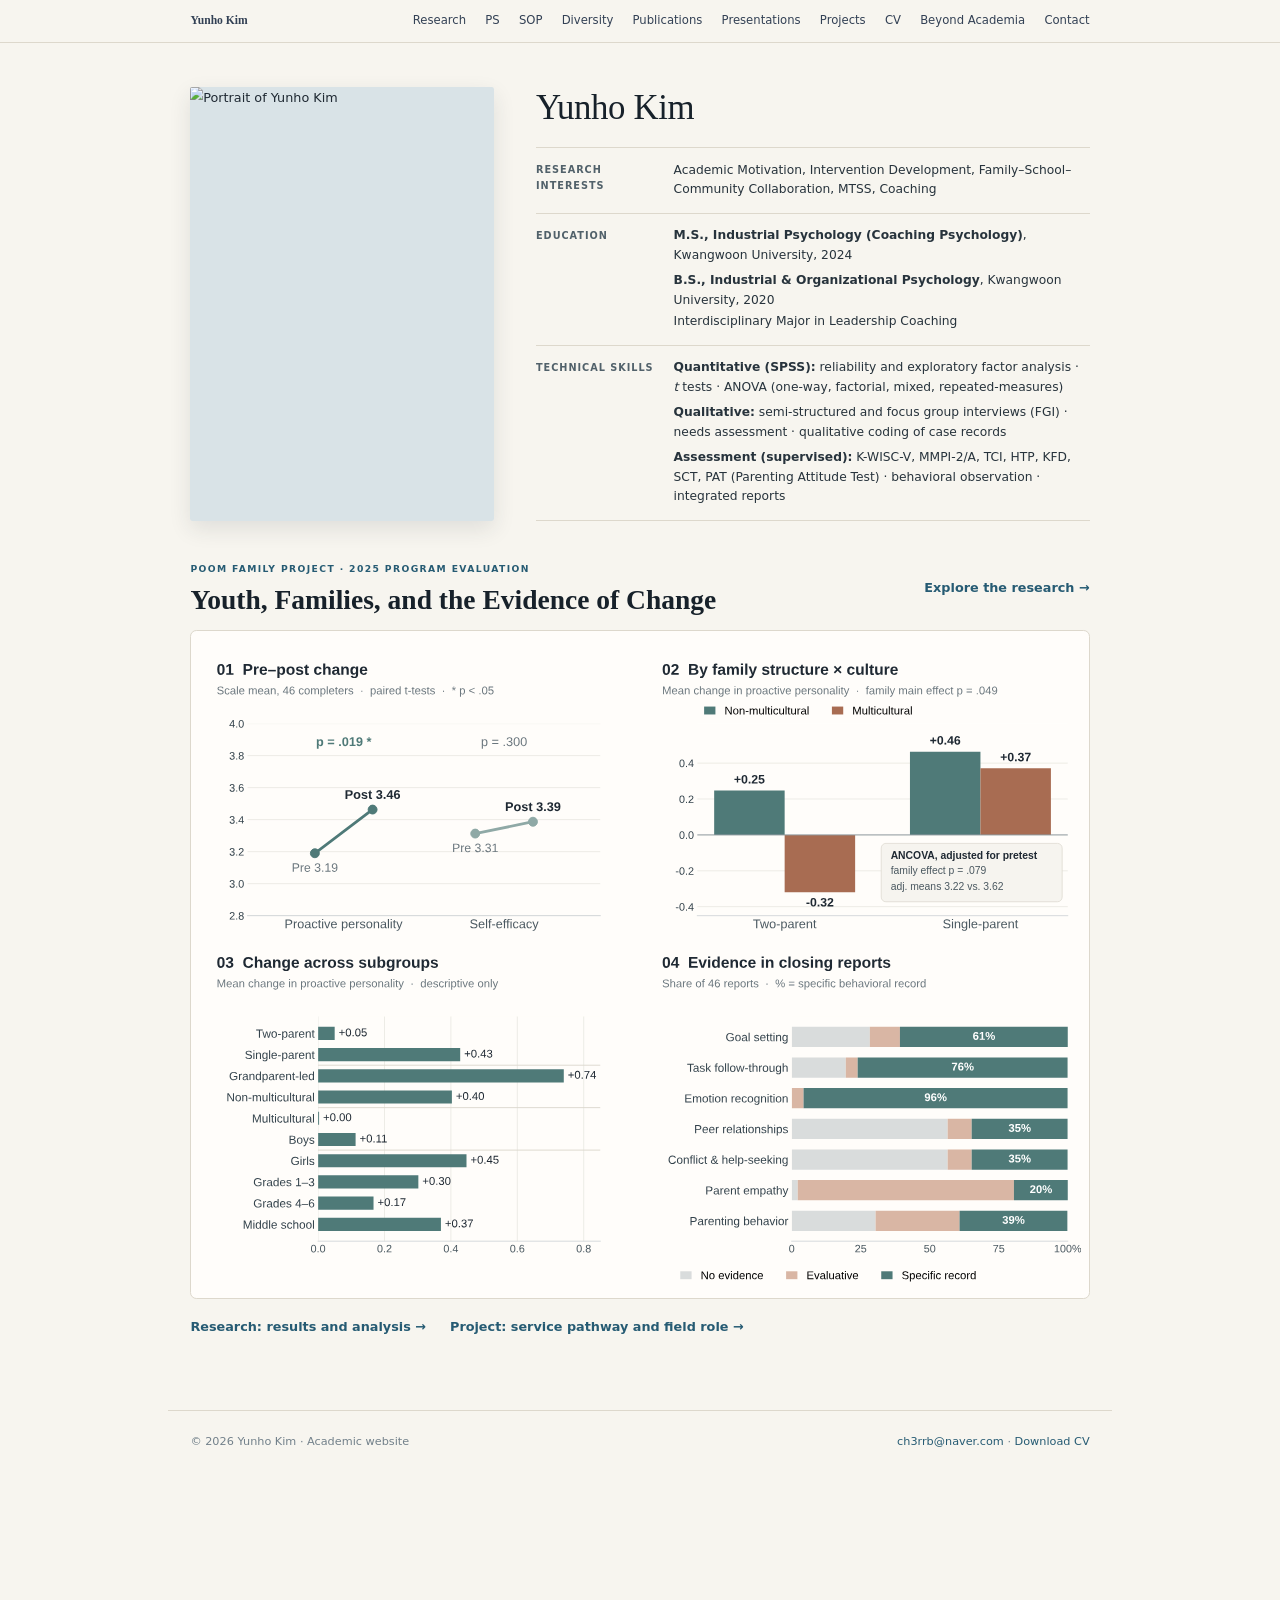
==== commit b754ca72: "Home: add pretest-adjusted ANCOVA note to Poom results chart Co-Authored-By: Claude Opus 5.5 <norepl" ====
--- a/index.html
+++ b/index.html
@@ -17,6 +17,6 @@
 <div class="hero-row"><dt>Technical Skills</dt><dd><p><strong>Quantitative (SPSS):</strong> reliability and exploratory factor analysis · <em>t</em>&nbsp;tests · ANOVA (one-way, factorial, mixed, repeated-measures)</p><p><strong>Qualitative:</strong> semi-structured and focus group interviews (FGI) · needs assessment · qualitative coding of case records</p><p><strong>Assessment (supervised):</strong> K-WISC-V, MMPI-2/A, TCI, HTP, KFD, SCT, PAT (Parenting Attitude Test) · behavioral observation · integrated reports</p></dd></div>
 </dl>
 </div></section>
-<section class="home-game hp home-poom" aria-labelledby="home-poom-title"><div class="home-game-head"><div><span class="poom-number">Poom Family Project · 2025 program evaluation</span><h2 id="home-poom-title">Youth, Families, and the Evidence of Change</h2></div><a class="home-game-more" href="research.html#poom-evaluation">Explore the research →</a></div><a class="pf-home-figure" href="research.html#poom-evaluation"><img src="poom-charts/home-results.svg?v=20261029b" alt="Four charts from the 2025 Poom Family evaluation. 01: proactive personality rose from 3.19 to 3.46 (p = .019); self-efficacy 3.31 to 3.39, not significant. 02: mean change by family structure and culture: two-parent non-multicultural +0.25, multicultural −0.32; single-parent +0.46 and +0.37; family main effect p = .049. 03: descriptive subgroup changes. 04: share of 46 closing reports with specific behavioral records, highest for emotion recognition (96%)." width="1300" height="960" loading="lazy"></a><div class="hp-desc"><div class="pf-home-links"><a class="overview-more" href="research.html#poom-evaluation">Research: results and analysis →</a><a class="overview-more" href="projects.html#poom-family">Project: service pathway and field role →</a></div></div></section>
-</main><footer><span>© 2026 Yunho Kim · Academic website</span><span><a href="mailto:ch3rrb@naver.com">ch3rrb@naver.com</a> · <a href="Yunho_Kim_CV.pdf?v=20261103c" download="Yunho_Kim_CV.pdf">Download CV</a></span></footer></body></html>
+<section class="home-game hp home-poom" aria-labelledby="home-poom-title"><div class="home-game-head"><div><span class="poom-number">Poom Family Project · 2025 program evaluation</span><h2 id="home-poom-title">Youth, Families, and the Evidence of Change</h2></div><a class="home-game-more" href="research.html#poom-evaluation">Explore the research →</a></div><a class="pf-home-figure" href="research.html#poom-evaluation"><img src="poom-charts/home-results.svg?v=20261111a" alt="Four charts from the 2025 Poom Family evaluation. 01: proactive personality rose from 3.19 to 3.46 (p = .019); self-efficacy 3.31 to 3.39, not significant. 02: mean change by family structure and culture: two-parent non-multicultural +0.25, multicultural −0.32; single-parent +0.46 and +0.37; family main effect p = .049 (ANCOVA adjusting for pretest, p = .079). 03: descriptive subgroup changes. 04: share of 46 closing reports with specific behavioral records, highest for emotion recognition (96%)." width="1300" height="960" loading="lazy"></a><div class="hp-desc"><div class="pf-home-links"><a class="overview-more" href="research.html#poom-evaluation">Research: results and analysis →</a><a class="overview-more" href="projects.html#poom-family">Project: service pathway and field role →</a></div></div></section>
+</main><footer><span>© 2026 Yunho Kim · Academic website</span><span><a href="mailto:ch3rrb@naver.com">ch3rrb@naver.com</a> · <a href="Yunho_Kim_CV.pdf?v=20261103g" download="Yunho_Kim_CV.pdf">Download CV</a></span></footer></body></html>
 
